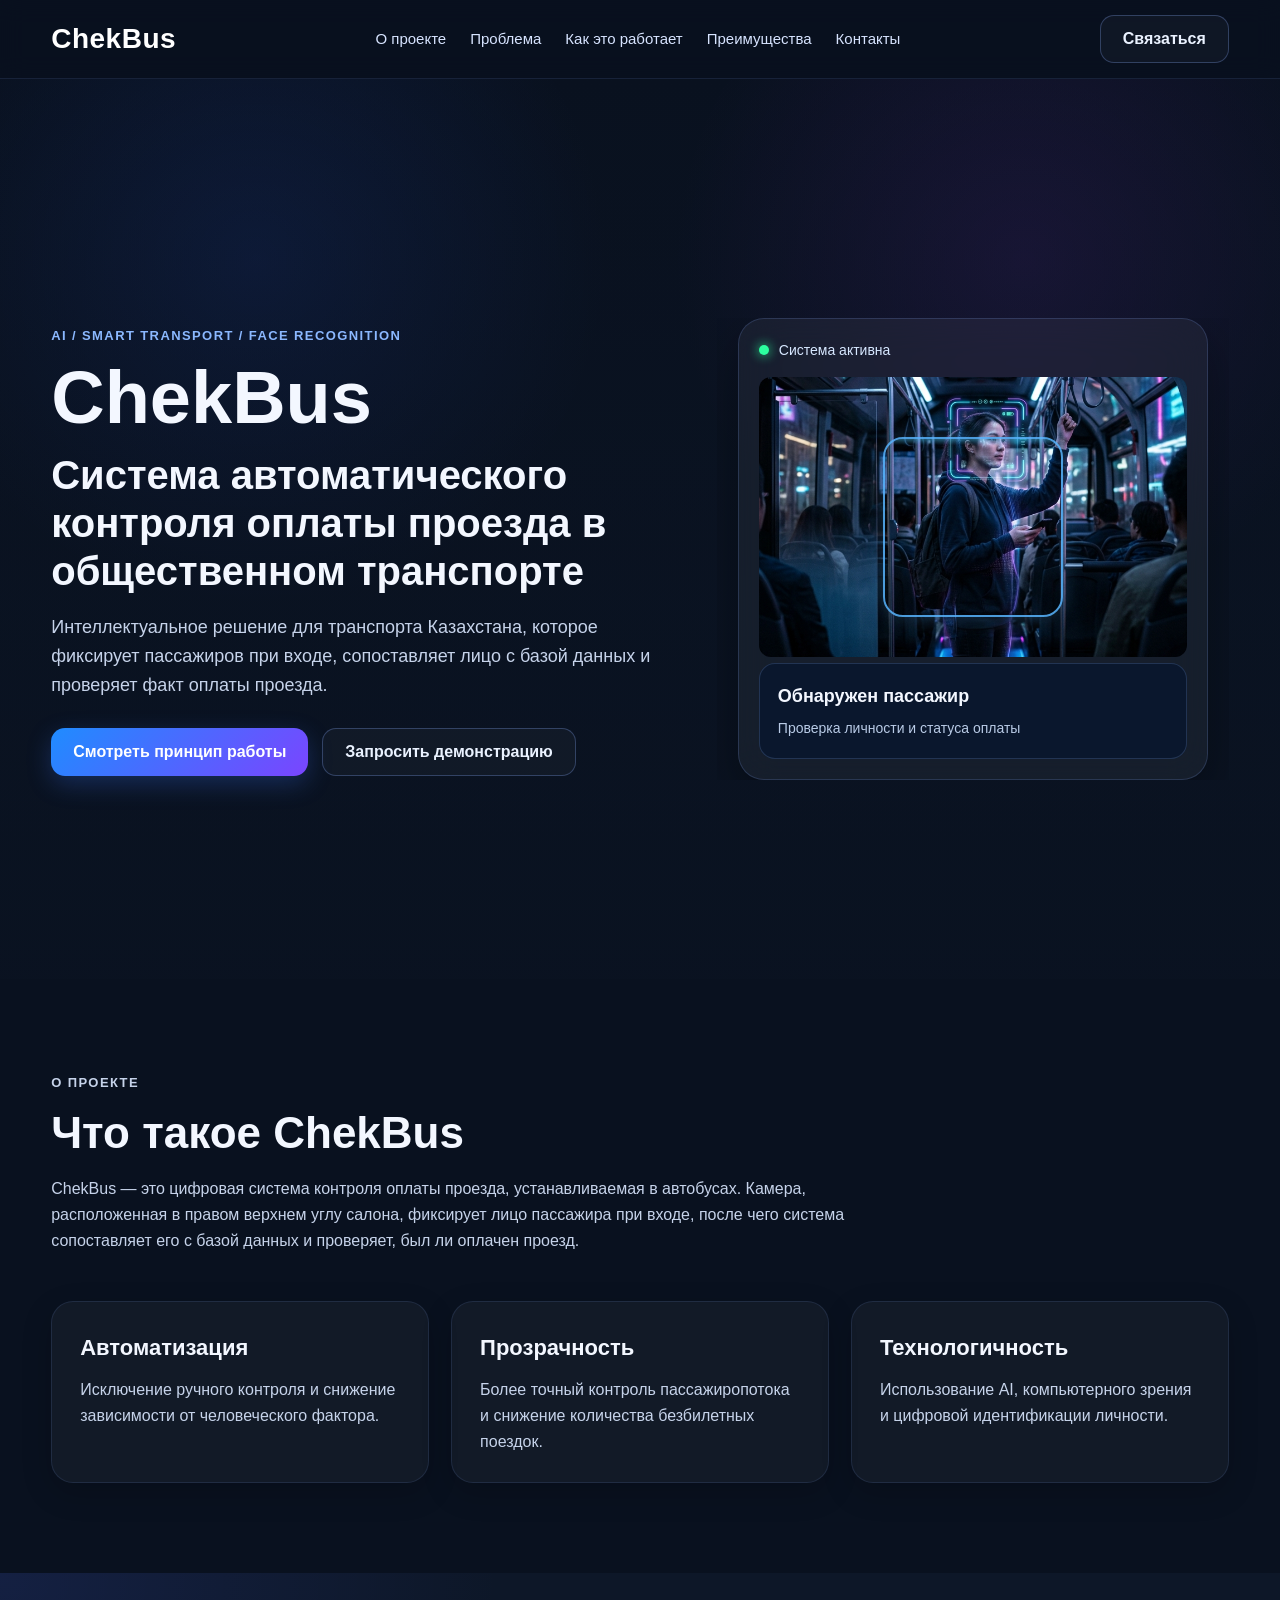
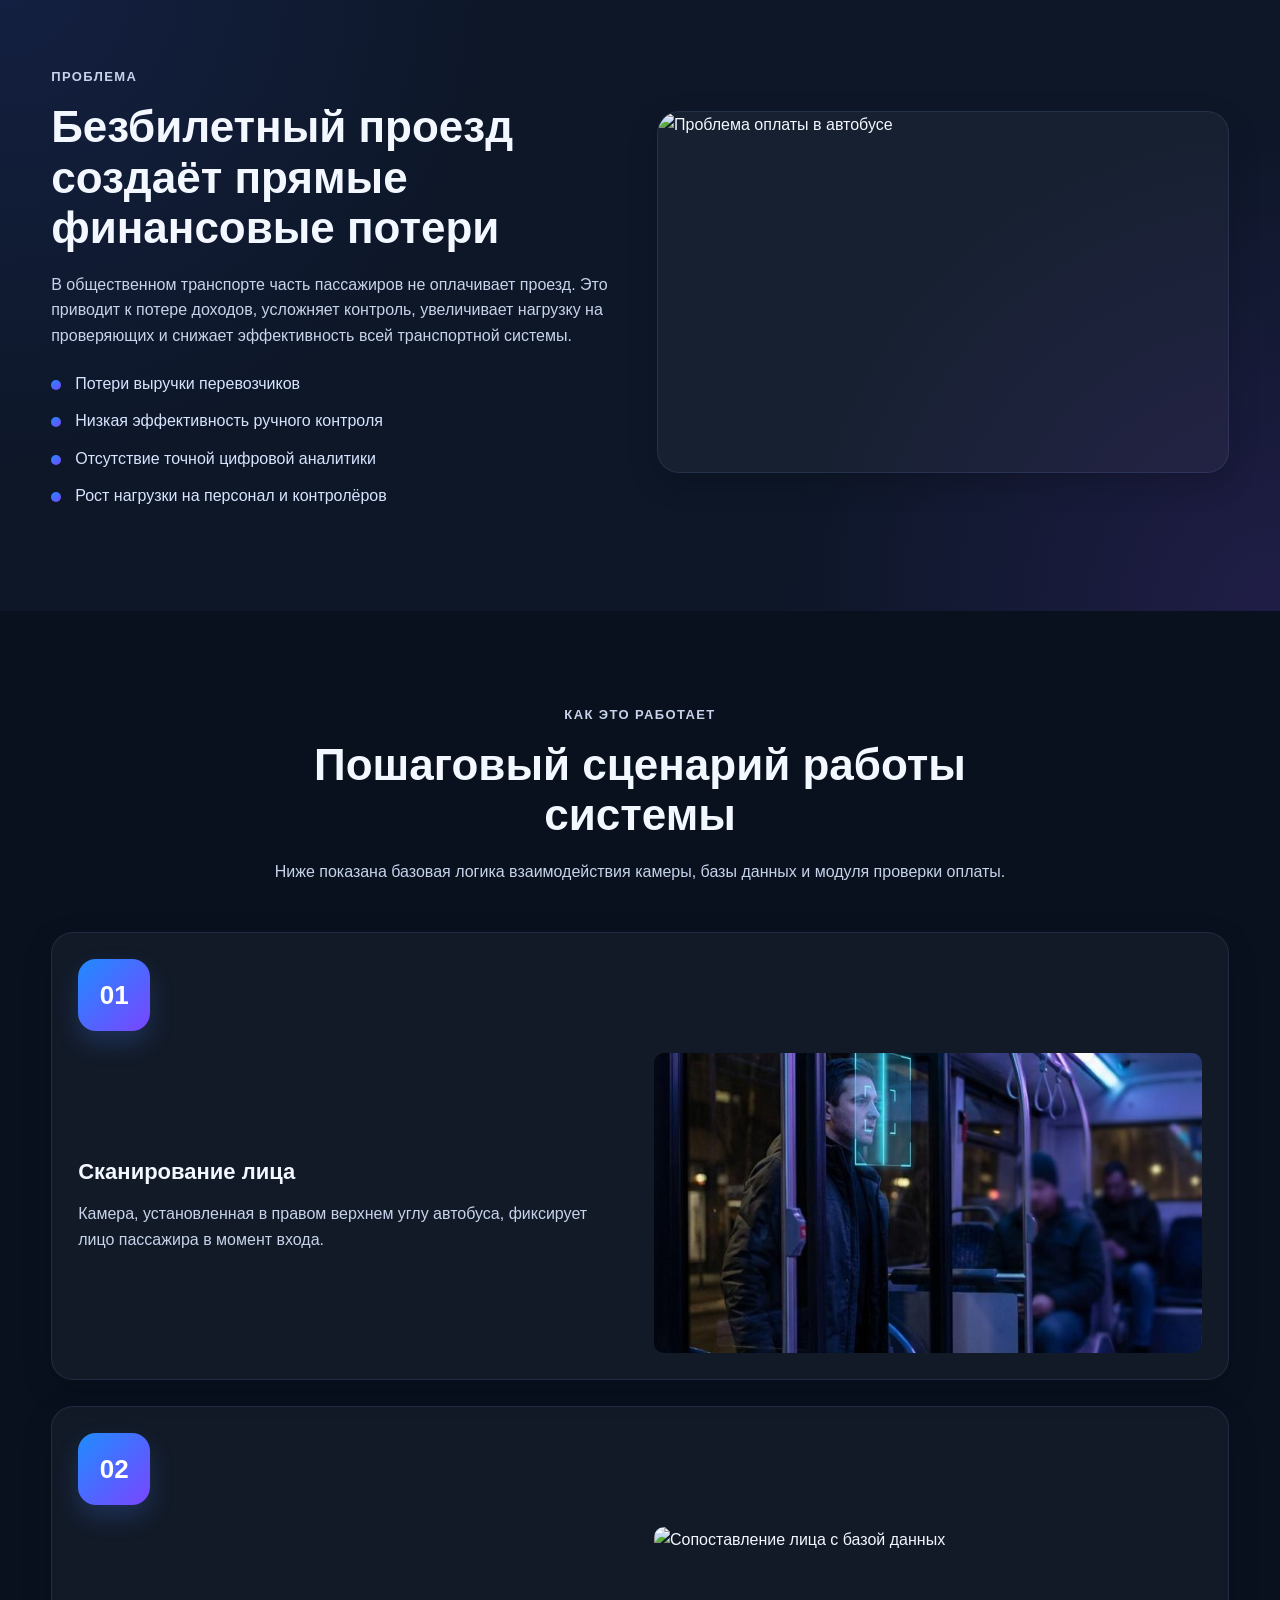
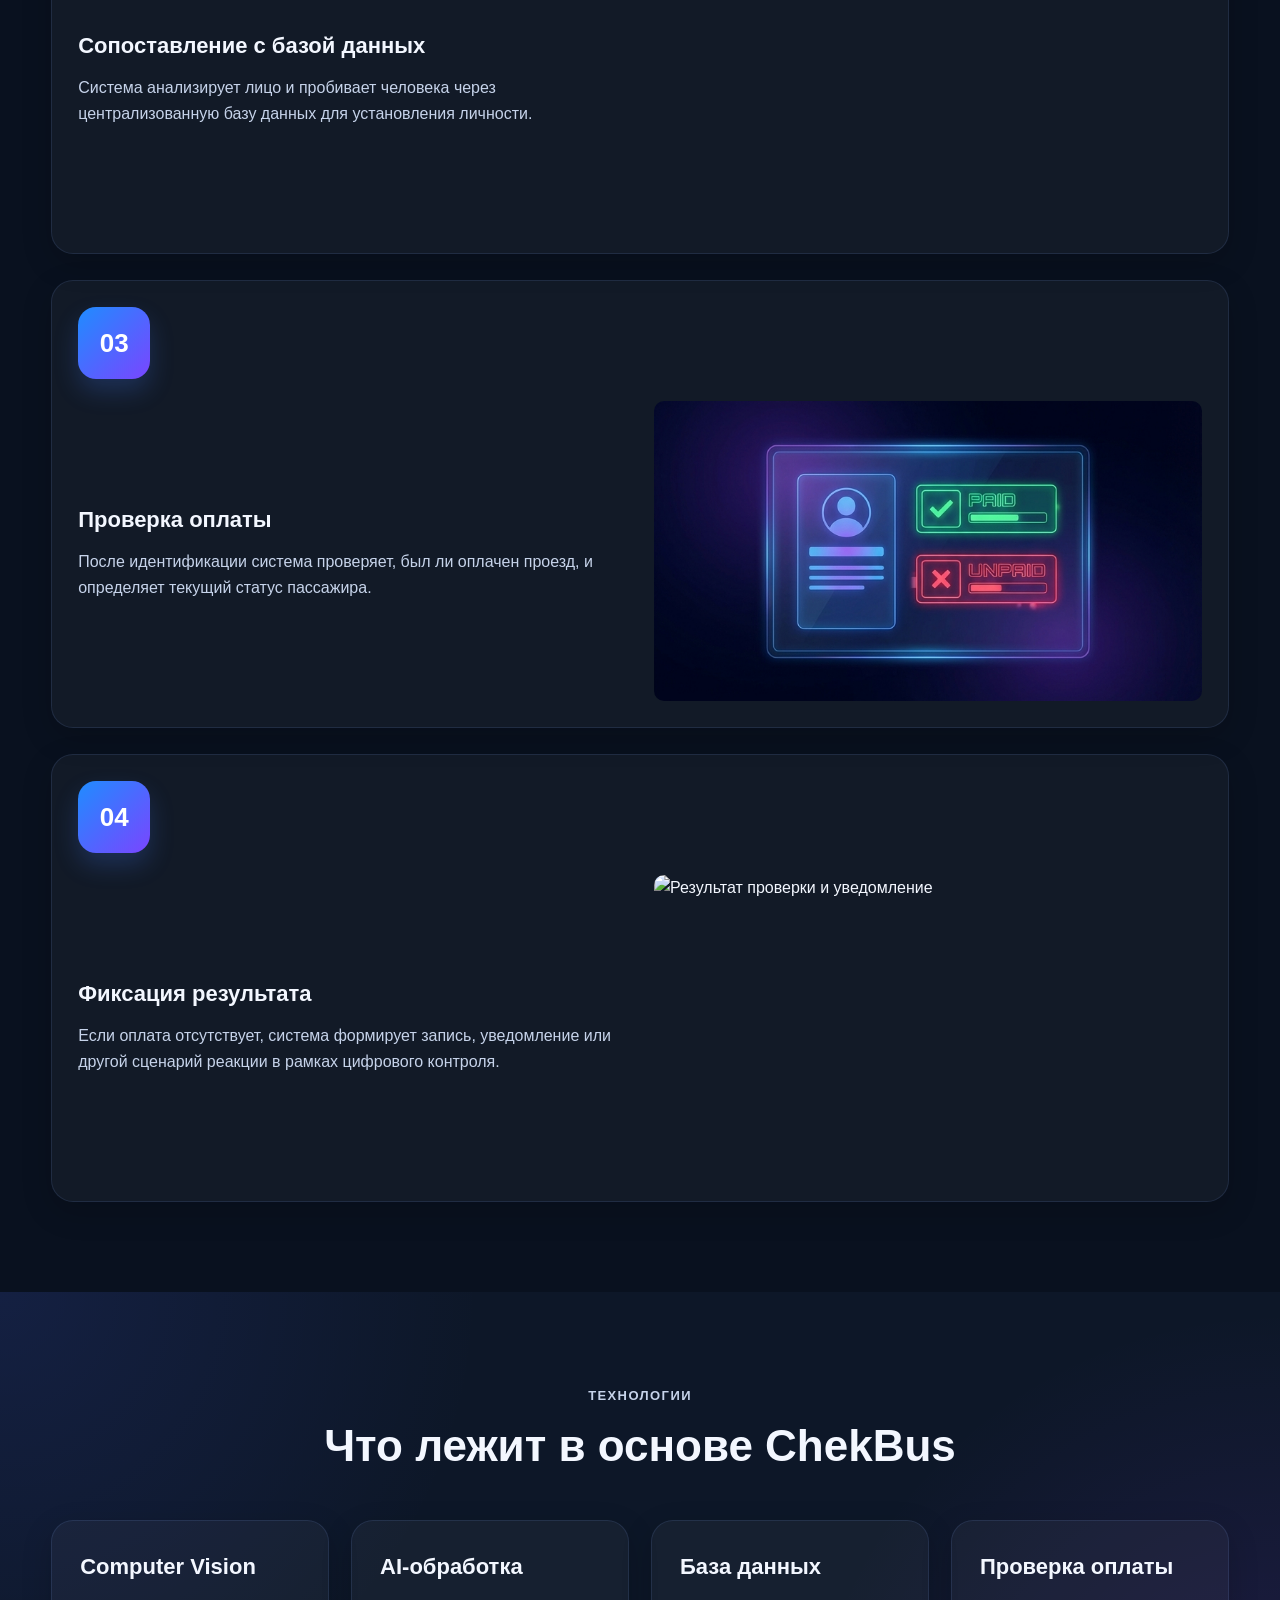
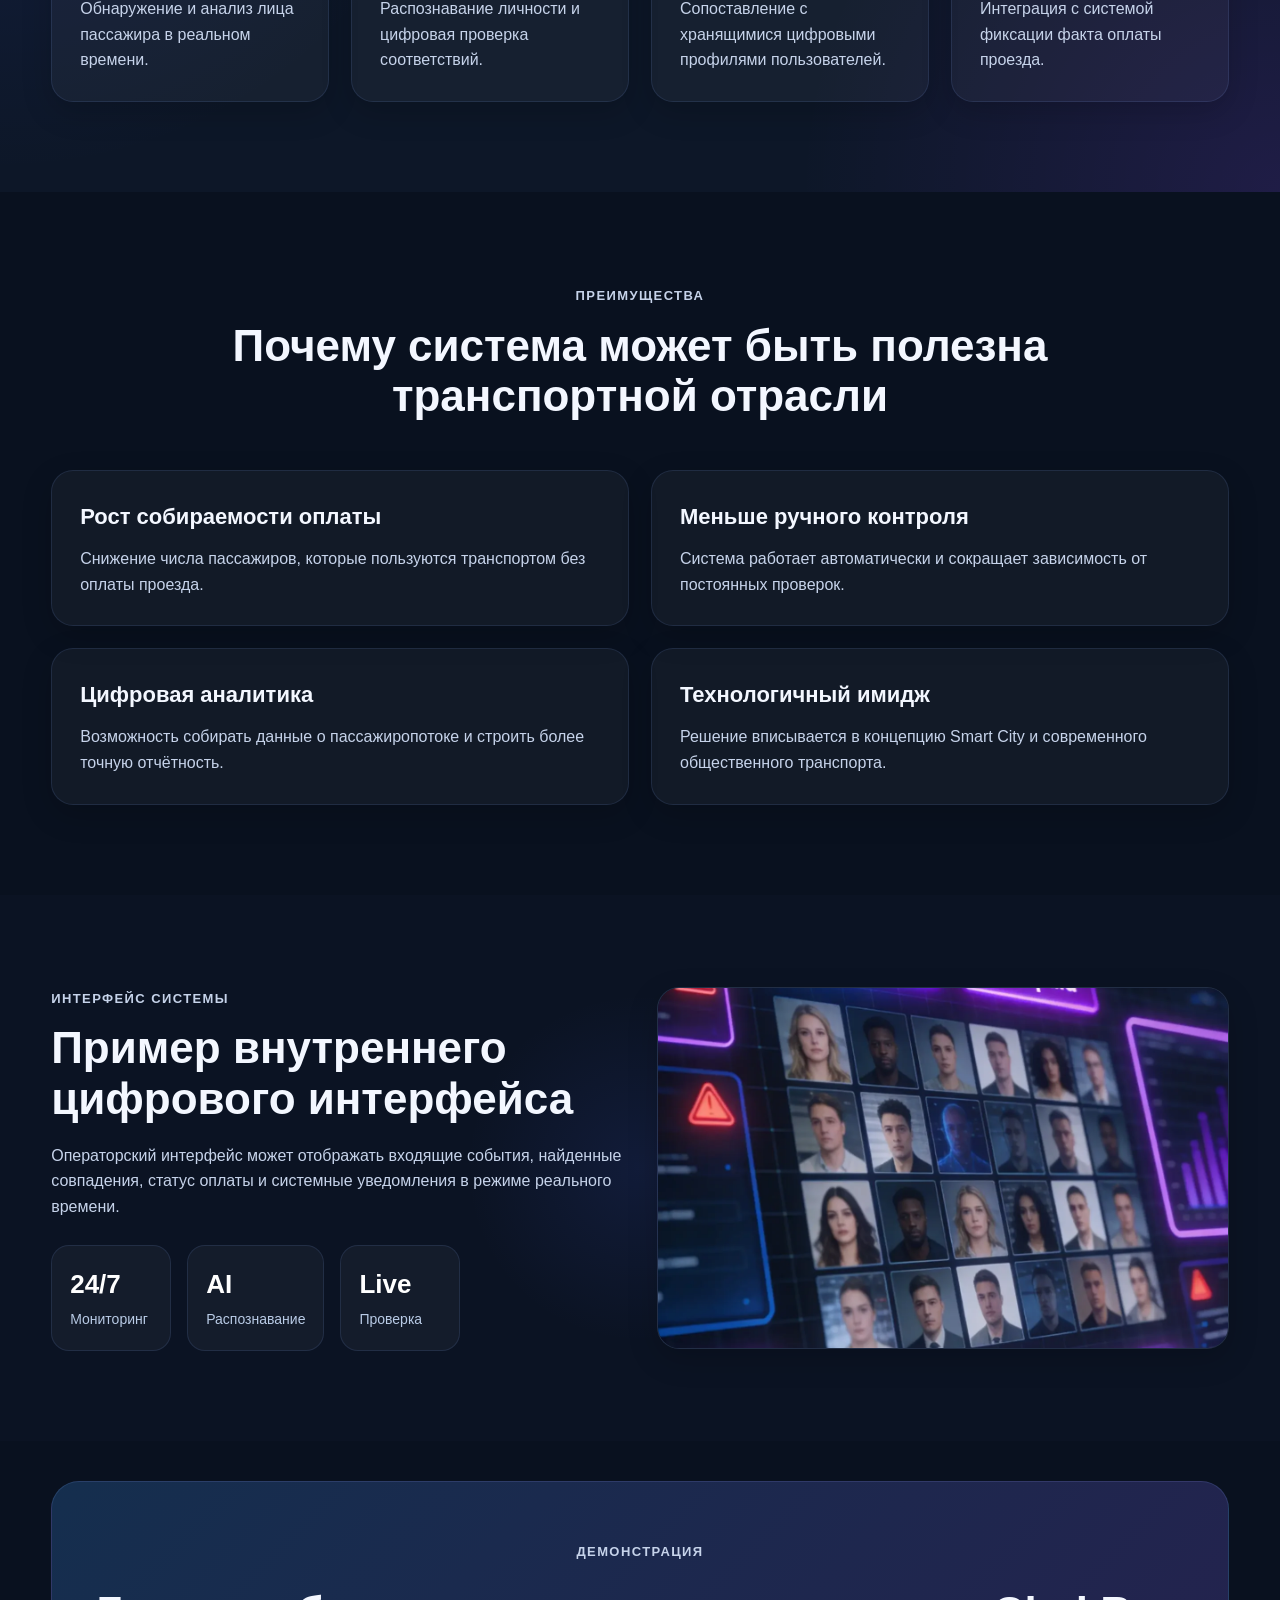
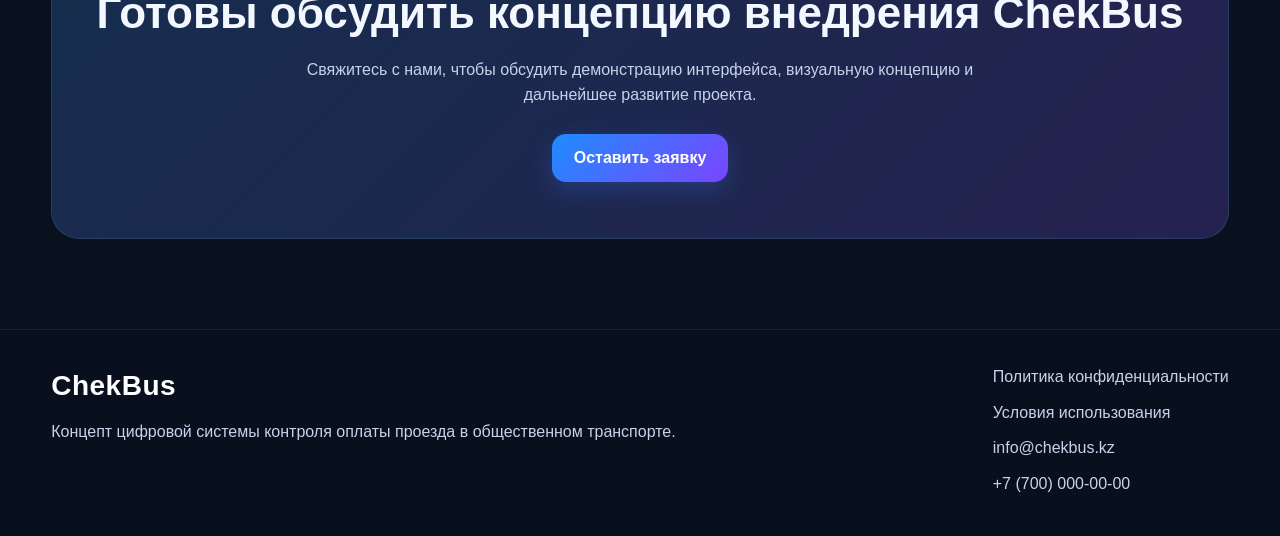
==== index.html @ 75eebb59 "first commit" ====
<!DOCTYPE html>
<html lang="ru">
<head>
  <meta charset="UTF-8" />
  <meta name="viewport" content="width=device-width, initial-scale=1.0" />
  <title>ChekBus — Контроль оплаты проезда через распознавание лиц</title>
  <link rel="stylesheet" href="style.css" />
</head>
<body>

  <header class="header">
    <div class="container nav">
      <div class="logo">ChekBus</div>

      <nav class="menu">
        <a href="#about">О проекте</a>
        <a href="#problem">Проблема</a>
        <a href="#how">Как это работает</a>
        <a href="#benefits">Преимущества</a>
        <a href="#contact">Контакты</a>
      </nav>

      <a href="#contact" class="btn btn-outline">Связаться</a>
    </div>
  </header>

  <main>

    <!-- HERO -->
    <section class="hero">
      <div class="hero-overlay"></div>
      <div class="container hero-content">
        <div class="hero-text">
          <p class="tag">AI / Smart Transport / Face Recognition</p>
          <h1>ChekBus</h1>
          <h2>Система автоматического контроля оплаты проезда в общественном транспорте</h2>
          <p class="hero-description">
            Интеллектуальное решение для транспорта Казахстана, которое фиксирует пассажиров при входе,
            сопоставляет лицо с базой данных и проверяет факт оплаты проезда.
          </p>

          <div class="hero-buttons">
            <a href="#how" class="btn btn-primary">Смотреть принцип работы</a>
            <a href="#contact" class="btn btn-secondary">Запросить демонстрацию</a>
          </div>
        </div>

        <div class="hero-card">
          <div class="scan-card">
            <div class="scan-card-top">
              <span class="status-dot"></span>
              <span>Система активна</span>
            </div>

            <img src="images/hero-bus.jpg.PNG" alt="Автобус ChekBus" class="scan-image" />

            <div class="scan-frame">
              <div class="scan-line"></div>
            </div>

            <div class="scan-info">
              <p>Обнаружен пассажир</p>
              <span>Проверка личности и статуса оплаты</span>
            </div>
          </div>
        </div>
      </div>
    </section>

    <!-- ABOUT -->
    <section class="section" id="about">
      <div class="container">
        <div class="section-head">
          <p class="section-tag">О проекте</p>
          <h2>Что такое ChekBus</h2>
          <p>
            ChekBus — это цифровая система контроля оплаты проезда, устанавливаемая в автобусах.
            Камера, расположенная в правом верхнем углу салона, фиксирует лицо пассажира при входе,
            после чего система сопоставляет его с базой данных и проверяет, был ли оплачен проезд.
          </p>
        </div>

        <div class="grid grid-3">
          <article class="info-card">
            <h3>Автоматизация</h3>
            <p>
              Исключение ручного контроля и снижение зависимости от человеческого фактора.
            </p>
          </article>

          <article class="info-card">
            <h3>Прозрачность</h3>
            <p>
              Более точный контроль пассажиропотока и снижение количества безбилетных поездок.
            </p>
          </article>

          <article class="info-card">
            <h3>Технологичность</h3>
            <p>
              Использование AI, компьютерного зрения и цифровой идентификации личности.
            </p>
          </article>
        </div>
      </div>
    </section>

    <!-- PROBLEM -->
    <section class="section dark-section" id="problem">
      <div class="container split">
        <div class="split-text">
          <p class="section-tag">Проблема</p>
          <h2>Безбилетный проезд создаёт прямые финансовые потери</h2>
          <p>
            В общественном транспорте часть пассажиров не оплачивает проезд. Это приводит к потере доходов,
            усложняет контроль, увеличивает нагрузку на проверяющих и снижает эффективность всей транспортной системы.
          </p>

          <ul class="custom-list">
            <li>Потери выручки перевозчиков</li>
            <li>Низкая эффективность ручного контроля</li>
            <li>Отсутствие точной цифровой аналитики</li>
            <li>Рост нагрузки на персонал и контролёров</li>
          </ul>
        </div>

        <div class="split-image-card">
          <img src="images/problem-transport.jpg.png" alt="Проблема оплаты в автобусе" />
        </div>
      </div>
    </section>

    <!-- HOW IT WORKS -->
    <section class="section" id="how">
      <div class="container">
        <div class="section-head center">
          <p class="section-tag">Как это работает</p>
          <h2>Пошаговый сценарий работы системы</h2>
          <p>
            Ниже показана базовая логика взаимодействия камеры, базы данных и модуля проверки оплаты.
          </p>
        </div>

        <div class="steps-vertical">
          <article class="step-card">
            <div class="step-number">01</div>
            <div class="step-content">
              <div class="step-text">
                <h3>Сканирование лица</h3>
                <p>
                  Камера, установленная в правом верхнем углу автобуса, фиксирует лицо пассажира в момент входа.
                </p>
              </div>
              <div class="step-image">
                <img src="images/step-1-scan.jpg.jpeg" alt="Сканирование лица в автобусе" />
              </div>
            </div>
          </article>

          <article class="step-card">
            <div class="step-number">02</div>
            <div class="step-content reverse-mobile">
              <div class="step-text">
                <h3>Сопоставление с базой данных</h3>
                <p>
                  Система анализирует лицо и пробивает человека через централизованную базу данных для установления личности.
                </p>
              </div>
              <div class="step-image">
                <img src="images/step-2-database.jpg.PNG" alt="Сопоставление лица с базой данных" />
              </div>
            </div>
          </article>

          <article class="step-card">
            <div class="step-number">03</div>
            <div class="step-content">
              <div class="step-text">
                <h3>Проверка оплаты</h3>
                <p>
                  После идентификации система проверяет, был ли оплачен проезд, и определяет текущий статус пассажира.
                </p>
              </div>
              <div class="step-image">
                <img src="images/step-3-payment.jpg.PNG" alt="Проверка оплаты проезда" />
              </div>
            </div>
          </article>

          <article class="step-card">
            <div class="step-number">04</div>
            <div class="step-content reverse-mobile">
              <div class="step-text">
                <h3>Фиксация результата</h3>
                <p>
                  Если оплата отсутствует, система формирует запись, уведомление или другой сценарий реакции в рамках цифрового контроля.
                </p>
              </div>
              <div class="step-image">
                <img src="images/step-4-result.jpg.PNG" alt="Результат проверки и уведомление" />
              </div>
            </div>
          </article>
        </div>
      </div>
    </section>

    <!-- TECHNOLOGY -->
    <section class="section dark-section">
      <div class="container">
        <div class="section-head center">
          <p class="section-tag">Технологии</p>
          <h2>Что лежит в основе ChekBus</h2>
        </div>

        <div class="grid grid-4">
          <article class="tech-card">
            <h3>Computer Vision</h3>
            <p>Обнаружение и анализ лица пассажира в реальном времени.</p>
          </article>

          <article class="tech-card">
            <h3>AI-обработка</h3>
            <p>Распознавание личности и цифровая проверка соответствий.</p>
          </article>

          <article class="tech-card">
            <h3>База данных</h3>
            <p>Сопоставление с хранящимися цифровыми профилями пользователей.</p>
          </article>

          <article class="tech-card">
            <h3>Проверка оплаты</h3>
            <p>Интеграция с системой фиксации факта оплаты проезда.</p>
          </article>
        </div>
      </div>
    </section>

    <!-- BENEFITS -->
    <section class="section" id="benefits">
      <div class="container">
        <div class="section-head center">
          <p class="section-tag">Преимущества</p>
          <h2>Почему система может быть полезна транспортной отрасли</h2>
        </div>

        <div class="grid grid-2">
          <article class="benefit-card">
            <h3>Рост собираемости оплаты</h3>
            <p>
              Снижение числа пассажиров, которые пользуются транспортом без оплаты проезда.
            </p>
          </article>

          <article class="benefit-card">
            <h3>Меньше ручного контроля</h3>
            <p>
              Система работает автоматически и сокращает зависимость от постоянных проверок.
            </p>
          </article>

          <article class="benefit-card">
            <h3>Цифровая аналитика</h3>
            <p>
              Возможность собирать данные о пассажиропотоке и строить более точную отчётность.
            </p>
          </article>

          <article class="benefit-card">
            <h3>Технологичный имидж</h3>
            <p>
              Решение вписывается в концепцию Smart City и современного общественного транспорта.
            </p>
          </article>
        </div>
      </div>
    </section>

    <!-- DASHBOARD -->
    <section class="section dashboard-section">
      <div class="container split">
        <div class="split-text">
          <p class="section-tag">Интерфейс системы</p>
          <h2>Пример внутреннего цифрового интерфейса</h2>
          <p>
            Операторский интерфейс может отображать входящие события, найденные совпадения,
            статус оплаты и системные уведомления в режиме реального времени.
          </p>

          <div class="mini-stats">
            <div class="mini-stat">
              <span class="mini-stat-value">24/7</span>
              <span class="mini-stat-label">Мониторинг</span>
            </div>
            <div class="mini-stat">
              <span class="mini-stat-value">AI</span>
              <span class="mini-stat-label">Распознавание</span>
            </div>
            <div class="mini-stat">
              <span class="mini-stat-value">Live</span>
              <span class="mini-stat-label">Проверка</span>
            </div>
          </div>
        </div>

        <div class="dashboard-card">
          <img src="images/dashboard-ui.jpg.WEBP" alt="Dashboard интерфейс ChekBus" />
        </div>
      </div>
    </section>

    <!-- CTA -->
    <section class="section cta-section">
      <div class="container cta-box">
        <p class="section-tag">Демонстрация</p>
        <h2>Готовы обсудить концепцию внедрения ChekBus</h2>
        <p>
          Свяжитесь с нами, чтобы обсудить демонстрацию интерфейса, визуальную концепцию
          и дальнейшее развитие проекта.
        </p>
        <a href="#contact" class="btn btn-primary">Оставить заявку</a>
      </div>
    </section>

  </main>

  <footer class="footer" id="contact">
    <div class="container footer-content">
      <div>
        <div class="logo footer-logo">ChekBus</div>
        <p class="footer-text">
          Концепт цифровой системы контроля оплаты проезда в общественном транспорте.
        </p>
      </div>

      <div class="footer-links">
        <a href="#">Политика конфиденциальности</a>
        <a href="#">Условия использования</a>
        <a href="mailto:info@chekbus.kz">info@chekbus.kz</a>
        <a href="tel:+77000000000">+7 (700) 000-00-00</a>
      </div>
    </div>
  </footer>

</body>
</html>
---- style.css ----
* {
  margin: 0;
  padding: 0;
  box-sizing: border-box;
}

html {
  scroll-behavior: smooth;
}

body {
  font-family: Arial, Helvetica, sans-serif;
  background: #09111f;
  color: #f3f7ff;
  line-height: 1.6;
}

img {
  width: 100%;
  display: block;
}

a {
  text-decoration: none;
  color: inherit;
}

.container {
  width: min(1180px, 92%);
  margin: 0 auto;
}

.section {
  padding: 90px 0;
}

.dark-section {
  background:
    radial-gradient(circle at top left, rgba(72, 97, 255, 0.12), transparent 35%),
    radial-gradient(circle at bottom right, rgba(143, 64, 255, 0.14), transparent 35%),
    #0d1728;
}

.section-head {
  max-width: 820px;
  margin-bottom: 48px;
}

.section-head.center {
  text-align: center;
  margin-left: auto;
  margin-right: auto;
}

.section-tag,
.tag {
  display: inline-block;
  font-size: 13px;
  letter-spacing: 1.4px;
  text-transform: uppercase;
  color: #8bb8ff;
  margin-bottom: 14px;
  font-weight: 700;
}

.section-head h2,
.split-text h2,
.cta-box h2 {
  font-size: clamp(28px, 4vw, 44px);
  line-height: 1.15;
  margin-bottom: 18px;
}

.section-head p,
.split-text p,
.hero-description,
.cta-box p,
.info-card p,
.tech-card p,
.benefit-card p,
.step-text p,
.footer-text {
  color: #c6d3ea;
}

.header {
  position: sticky;
  top: 0;
  z-index: 1000;
  backdrop-filter: blur(12px);
  background: rgba(9, 17, 31, 0.82);
  border-bottom: 1px solid rgba(135, 171, 255, 0.12);
}

.nav {
  min-height: 78px;
  display: flex;
  align-items: center;
  justify-content: space-between;
  gap: 24px;
}

.logo {
  font-size: 28px;
  font-weight: 800;
  letter-spacing: 0.5px;
  color: #ffffff;
}

.menu {
  display: flex;
  align-items: center;
  gap: 24px;
  flex-wrap: wrap;
}

.menu a {
  color: #d7e4ff;
  font-size: 15px;
  transition: 0.25s;
}

.menu a:hover {
  color: #7db6ff;
}

.btn {
  display: inline-flex;
  align-items: center;
  justify-content: center;
  min-height: 48px;
  padding: 0 22px;
  border-radius: 14px;
  font-weight: 700;
  transition: 0.3s ease;
  cursor: pointer;
}

.btn-primary {
  background: linear-gradient(135deg, #1f8cff, #7a45ff);
  color: #fff;
  box-shadow: 0 8px 24px rgba(60, 120, 255, 0.25);
}

.btn-primary:hover {
  transform: translateY(-2px);
  box-shadow: 0 12px 28px rgba(60, 120, 255, 0.35);
}

.btn-secondary,
.btn-outline {
  border: 1px solid rgba(136, 174, 255, 0.28);
  color: #eaf2ff;
  background: rgba(255, 255, 255, 0.03);
}

.btn-secondary:hover,
.btn-outline:hover {
  background: rgba(255, 255, 255, 0.07);
  transform: translateY(-2px);
}

.hero {
  position: relative;
  min-height: 100vh;
  display: flex;
  align-items: center;
  overflow: hidden;
  background:
    radial-gradient(circle at 20% 20%, rgba(46, 99, 255, 0.18), transparent 28%),
    radial-gradient(circle at 80% 20%, rgba(164, 57, 255, 0.16), transparent 28%),
    linear-gradient(180deg, #09111f 0%, #0d1728 100%);
}

.hero-overlay {
  position: absolute;
  inset: 0;
  background:
    linear-gradient(to bottom, rgba(9, 17, 31, 0.35), rgba(9, 17, 31, 0.82));
  pointer-events: none;
}

.hero-content {
  position: relative;
  z-index: 2;
  display: grid;
  grid-template-columns: 1.1fr 0.9fr;
  gap: 40px;
  align-items: center;
  padding-top: 40px;
}

.hero-text h1 {
  font-size: clamp(42px, 7vw, 74px);
  line-height: 1;
  margin-bottom: 16px;
}

.hero-text h2 {
  font-size: clamp(24px, 4vw, 40px);
  line-height: 1.2;
  margin-bottom: 18px;
  max-width: 760px;
}

.hero-description {
  max-width: 680px;
  font-size: 18px;
  margin-bottom: 28px;
}

.hero-buttons {
  display: flex;
  flex-wrap: wrap;
  gap: 14px;
}

.hero-card {
  display: flex;
  justify-content: center;
}

.scan-card {
  width: 100%;
  max-width: 470px;
  padding: 20px;
  border-radius: 26px;
  background: rgba(255, 255, 255, 0.05);
  border: 1px solid rgba(135, 171, 255, 0.18);
  box-shadow: 0 20px 50px rgba(0, 0, 0, 0.34);
  backdrop-filter: blur(20px);
}

.scan-card-top {
  display: flex;
  align-items: center;
  gap: 10px;
  color: #d7e8ff;
  margin-bottom: 16px;
  font-size: 14px;
}

.status-dot {
  width: 10px;
  height: 10px;
  background: #2cff9f;
  border-radius: 50%;
  box-shadow: 0 0 12px #2cff9f;
}

.scan-image {
  border-radius: 18px;
  min-height: 280px;
  object-fit: cover;
}

.scan-frame {
  position: relative;
  width: 180px;
  height: 180px;
  margin: -220px auto 70px;
  border: 2px solid rgba(89, 181, 255, 0.85);
  border-radius: 20px;
  box-shadow: 0 0 20px rgba(89, 181, 255, 0.28);
  overflow: hidden;
}

.scan-line {
  position: absolute;
  left: 0;
  top: -10%;
  width: 100%;
  height: 24px;
  background: linear-gradient(
    to bottom,
    rgba(77, 201, 255, 0),
    rgba(77, 201, 255, 0.85),
    rgba(77, 201, 255, 0)
  );
  animation: scanMove 2.2s linear infinite;
}

@keyframes scanMove {
  0% { top: -15%; }
  100% { top: 115%; }
}

.scan-info {
  margin-top: -24px;
  padding: 18px;
  border-radius: 16px;
  background: rgba(10, 24, 47, 0.85);
  border: 1px solid rgba(139, 185, 255, 0.18);
}

.scan-info p {
  font-size: 18px;
  font-weight: 700;
  margin-bottom: 4px;
}

.scan-info span {
  color: #b9cbe6;
  font-size: 14px;
}

.grid {
  display: grid;
  gap: 22px;
}

.grid-2 {
  grid-template-columns: repeat(2, 1fr);
}

.grid-3 {
  grid-template-columns: repeat(3, 1fr);
}

.grid-4 {
  grid-template-columns: repeat(4, 1fr);
}

.info-card,
.tech-card,
.benefit-card,
.step-card,
.split-image-card,
.dashboard-card {
  background: rgba(255, 255, 255, 0.04);
  border: 1px solid rgba(135, 171, 255, 0.12);
  border-radius: 22px;
  overflow: hidden;
  box-shadow: 0 10px 30px rgba(0, 0, 0, 0.18);
}

.info-card,
.tech-card,
.benefit-card {
  padding: 28px;
  transition: 0.3s ease;
}

.info-card:hover,
.tech-card:hover,
.benefit-card:hover,
.step-card:hover {
  transform: translateY(-6px);
  border-color: rgba(120, 177, 255, 0.28);
}

.info-card h3,
.tech-card h3,
.benefit-card h3,
.step-text h3 {
  margin-bottom: 12px;
  font-size: 22px;
}

.split {
  display: grid;
  grid-template-columns: 1fr 1fr;
  gap: 34px;
  align-items: center;
}

.custom-list {
  margin-top: 22px;
  list-style: none;
}

.custom-list li {
  position: relative;
  padding-left: 24px;
  color: #d7e4ff;
  margin-bottom: 12px;
}

.custom-list li::before {
  content: "";
  width: 10px;
  height: 10px;
  border-radius: 50%;
  background: linear-gradient(135deg, #1f8cff, #7a45ff);
  position: absolute;
  left: 0;
  top: 9px;
}

.split-image-card img,
.dashboard-card img {
  height: 100%;
  min-height: 360px;
  object-fit: cover;
}

.steps-vertical {
  display: flex;
  flex-direction: column;
  gap: 26px;
}

.step-card {
  padding: 26px;
  position: relative;
}

.step-number {
  width: 72px;
  height: 72px;
  border-radius: 18px;
  display: flex;
  align-items: center;
  justify-content: center;
  font-size: 26px;
  font-weight: 800;
  color: #ffffff;
  background: linear-gradient(135deg, #1f8cff, #7a45ff);
  margin-bottom: 22px;
  box-shadow: 0 12px 24px rgba(67, 126, 255, 0.22);
}

.step-content {
  display: grid;
  grid-template-columns: 1fr 1fr;
  gap: 28px;
  align-items: center;
}

.step-image img {
  border-radius: 18px;
  min-height: 300px;
  object-fit: cover;
}

.dashboard-section {
  background:
    radial-gradient(circle at center, rgba(77, 106, 255, 0.1), transparent 25%),
    #0b1323;
}

.mini-stats {
  display: flex;
  gap: 16px;
  flex-wrap: wrap;
  margin-top: 26px;
}

.mini-stat {
  min-width: 120px;
  padding: 18px;
  border-radius: 18px;
  background: rgba(255, 255, 255, 0.04);
  border: 1px solid rgba(135, 171, 255, 0.12);
}

.mini-stat-value {
  display: block;
  font-size: 26px;
  font-weight: 800;
  color: #ffffff;
}

.mini-stat-label {
  color: #b9cbe6;
  font-size: 14px;
}

.cta-section {
  padding-top: 40px;
}

.cta-box {
  text-align: center;
  padding: 56px 28px;
  border-radius: 28px;
  background:
    linear-gradient(135deg, rgba(31, 140, 255, 0.18), rgba(122, 69, 255, 0.18)),
    rgba(255, 255, 255, 0.04);
  border: 1px solid rgba(135, 171, 255, 0.15);
}

.cta-box p {
  max-width: 760px;
  margin: 0 auto 26px;
}

.footer {
  padding: 34px 0 40px;
  border-top: 1px solid rgba(135, 171, 255, 0.12);
  background: #08101d;
}

.footer-content {
  display: flex;
  justify-content: space-between;
  gap: 24px;
  flex-wrap: wrap;
}

.footer-logo {
  margin-bottom: 10px;
}

.footer-links {
  display: flex;
  flex-direction: column;
  gap: 10px;
}

.footer-links a {
  color: #c6d3ea;
  transition: 0.25s;
}

.footer-links a:hover {
  color: #85baff;
}

@media (max-width: 992px) {
  .hero-content,
  .split,
  .step-content,
  .grid-4,
  .grid-3 {
    grid-template-columns: 1fr;
  }

  .grid-2 {
    grid-template-columns: 1fr;
  }

  .hero {
    min-height: auto;
    padding: 80px 0;
  }

  .menu {
    display: none;
  }

  .hero-card {
    margin-top: 10px;
  }

  .scan-frame {
    margin: -210px auto 60px;
  }
}

@media (max-width: 768px) {
  .section {
    padding: 70px 0;
  }

  .nav {
    min-height: 72px;
  }

  .logo {
    font-size: 24px;
  }

  .hero-description {
    font-size: 16px;
  }

  .hero-buttons {
    flex-direction: column;
    align-items: stretch;
  }

  .btn {
    width: 100%;
  }

  .step-card {
    padding: 20px;
  }

  .step-image img,
  .split-image-card img,
  .dashboard-card img,
  .scan-image {
    min-height: 240px;
  }

  .footer-content {
    flex-direction: column;
  }
}

img {
  max-width: 100%;
  height: auto;
  display: block;
  border-radius: 12px;
}


.scan-image {
  width: 100%;
  max-height: 220px;
  object-fit: cover;
  border-radius: 12px;
}


.step-image img {
  width: 100%;
  max-height: 200px;
  object-fit: cover;
  border-radius: 10px;
}


.split-image-card img {
  width: 100%;
  max-height: 300px;
  object-fit: cover;
  border-radius: 12px;
}


.dashboard-card img {
  width: 100%;
  max-height: 280px;
  object-fit: cover;
  border-radius: 12px;
}


.step-image,
.split-image-card,
.dashboard-card,
.hero-card {
  overflow: hidden;
}
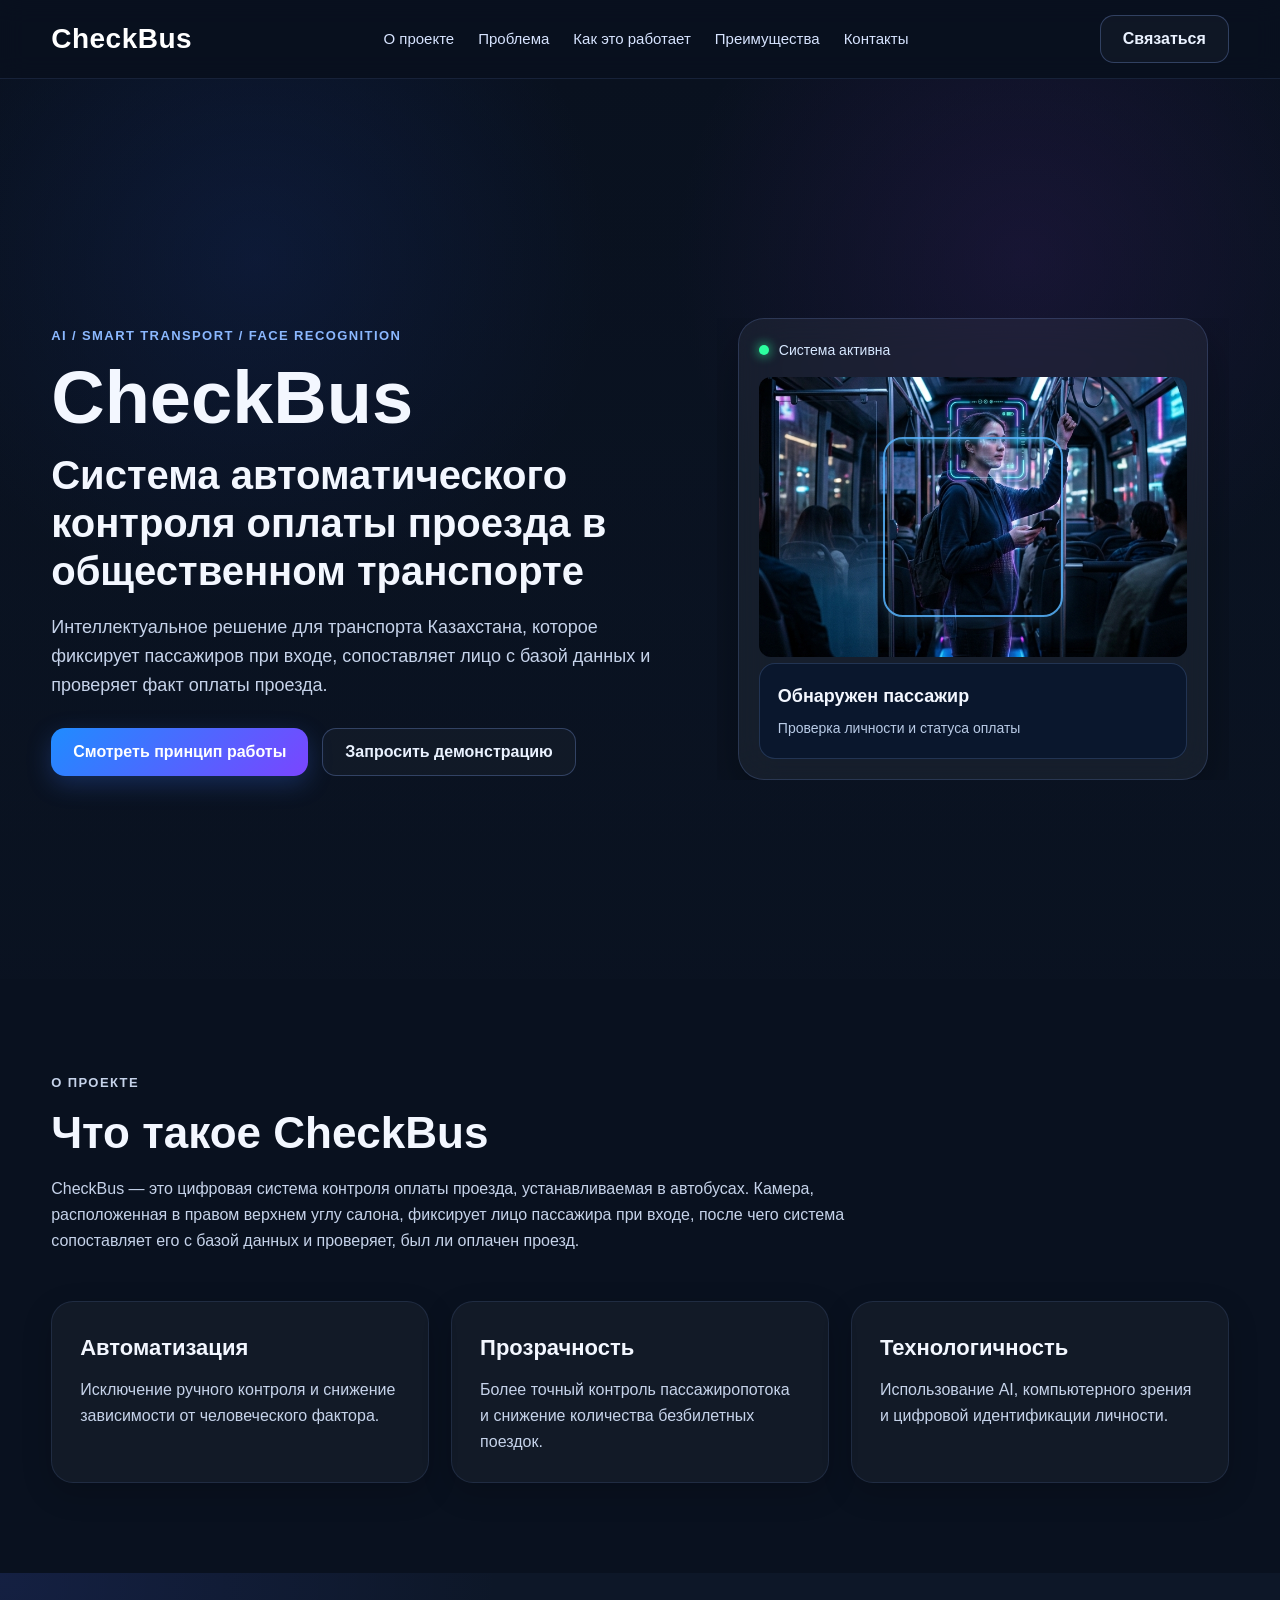
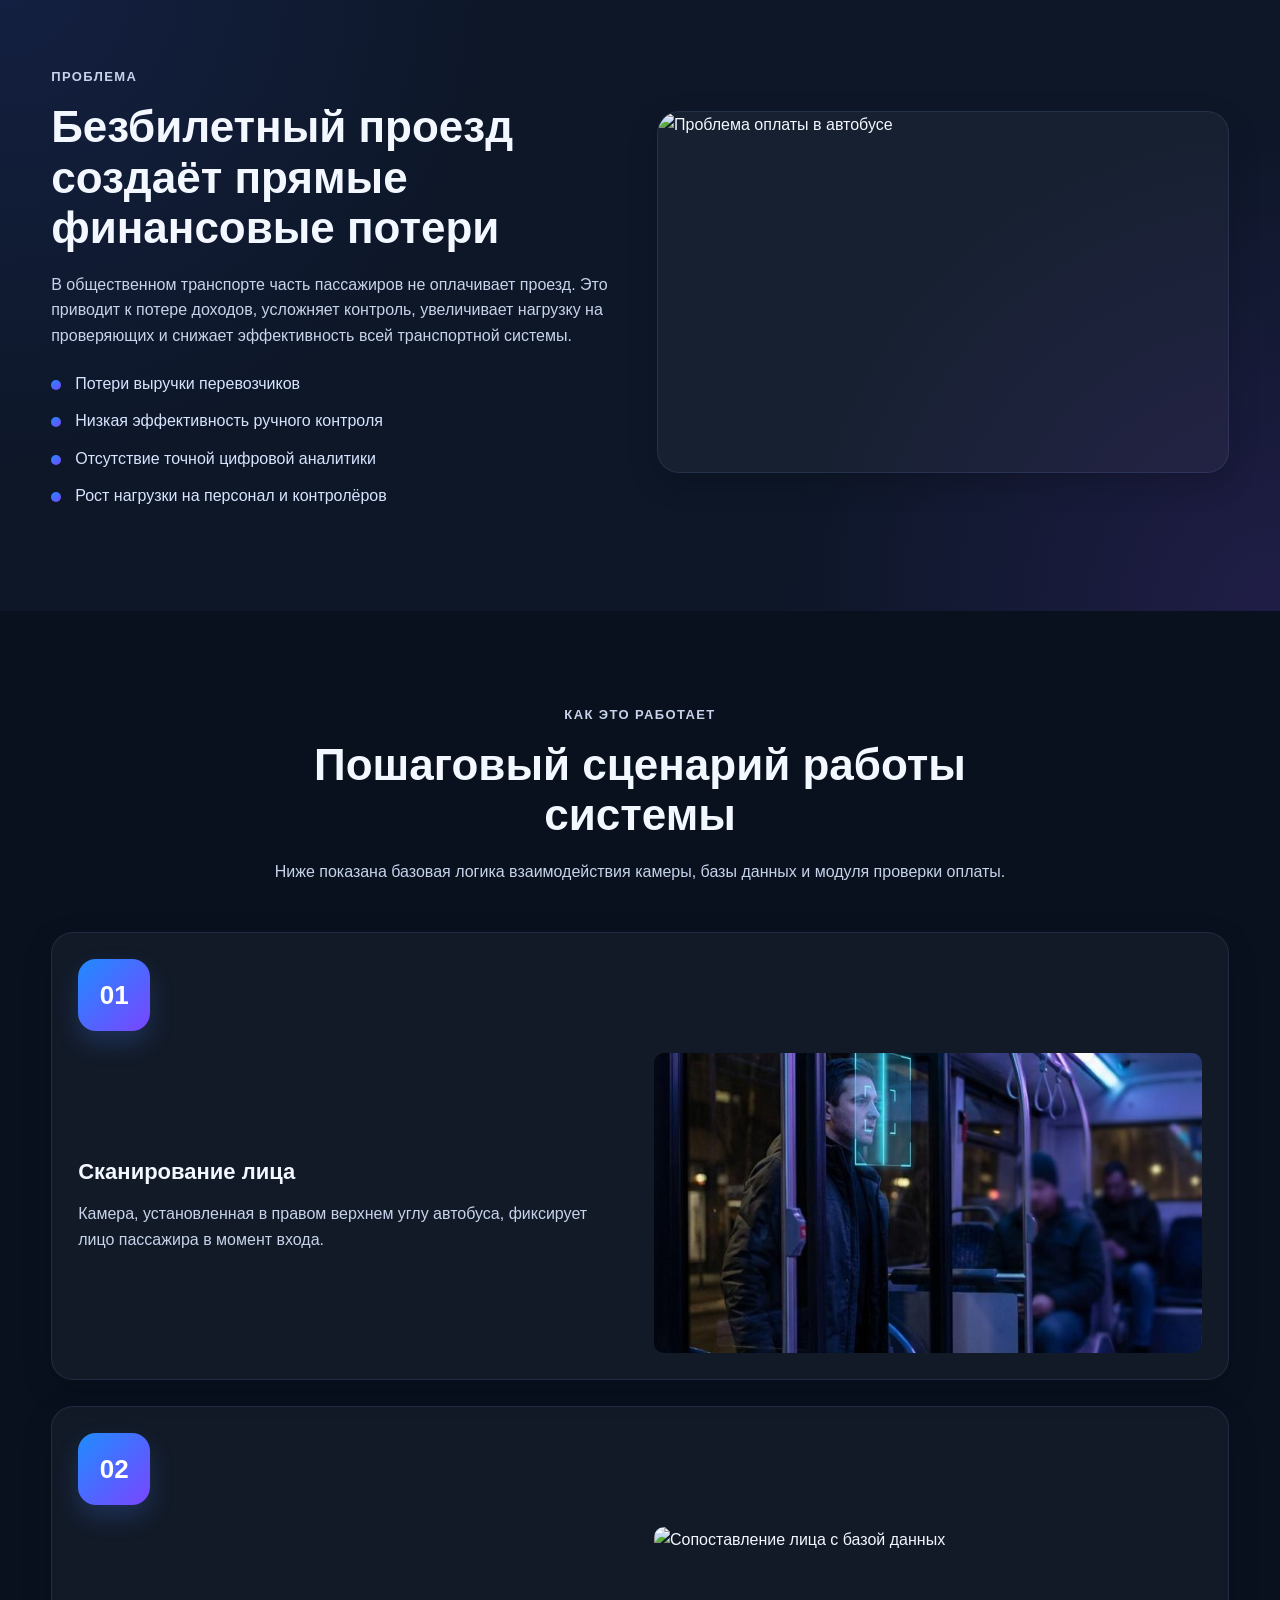
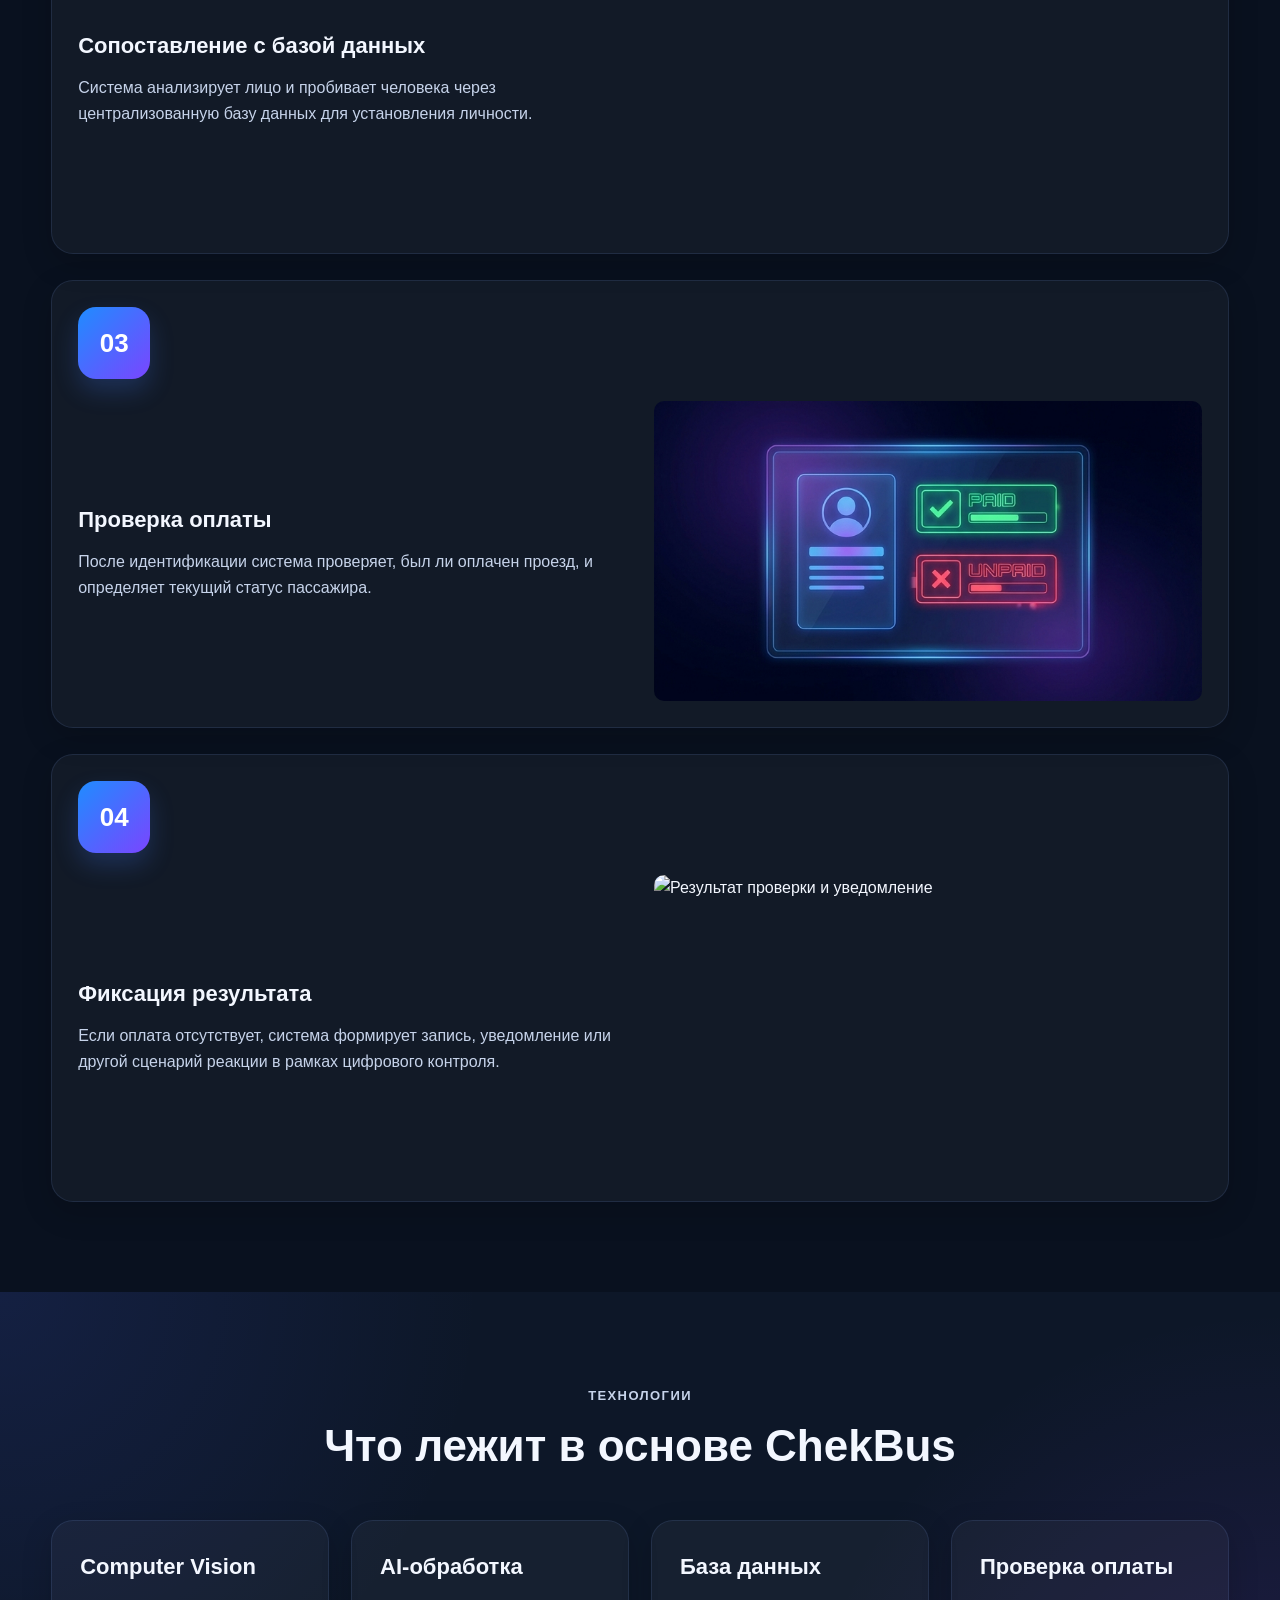
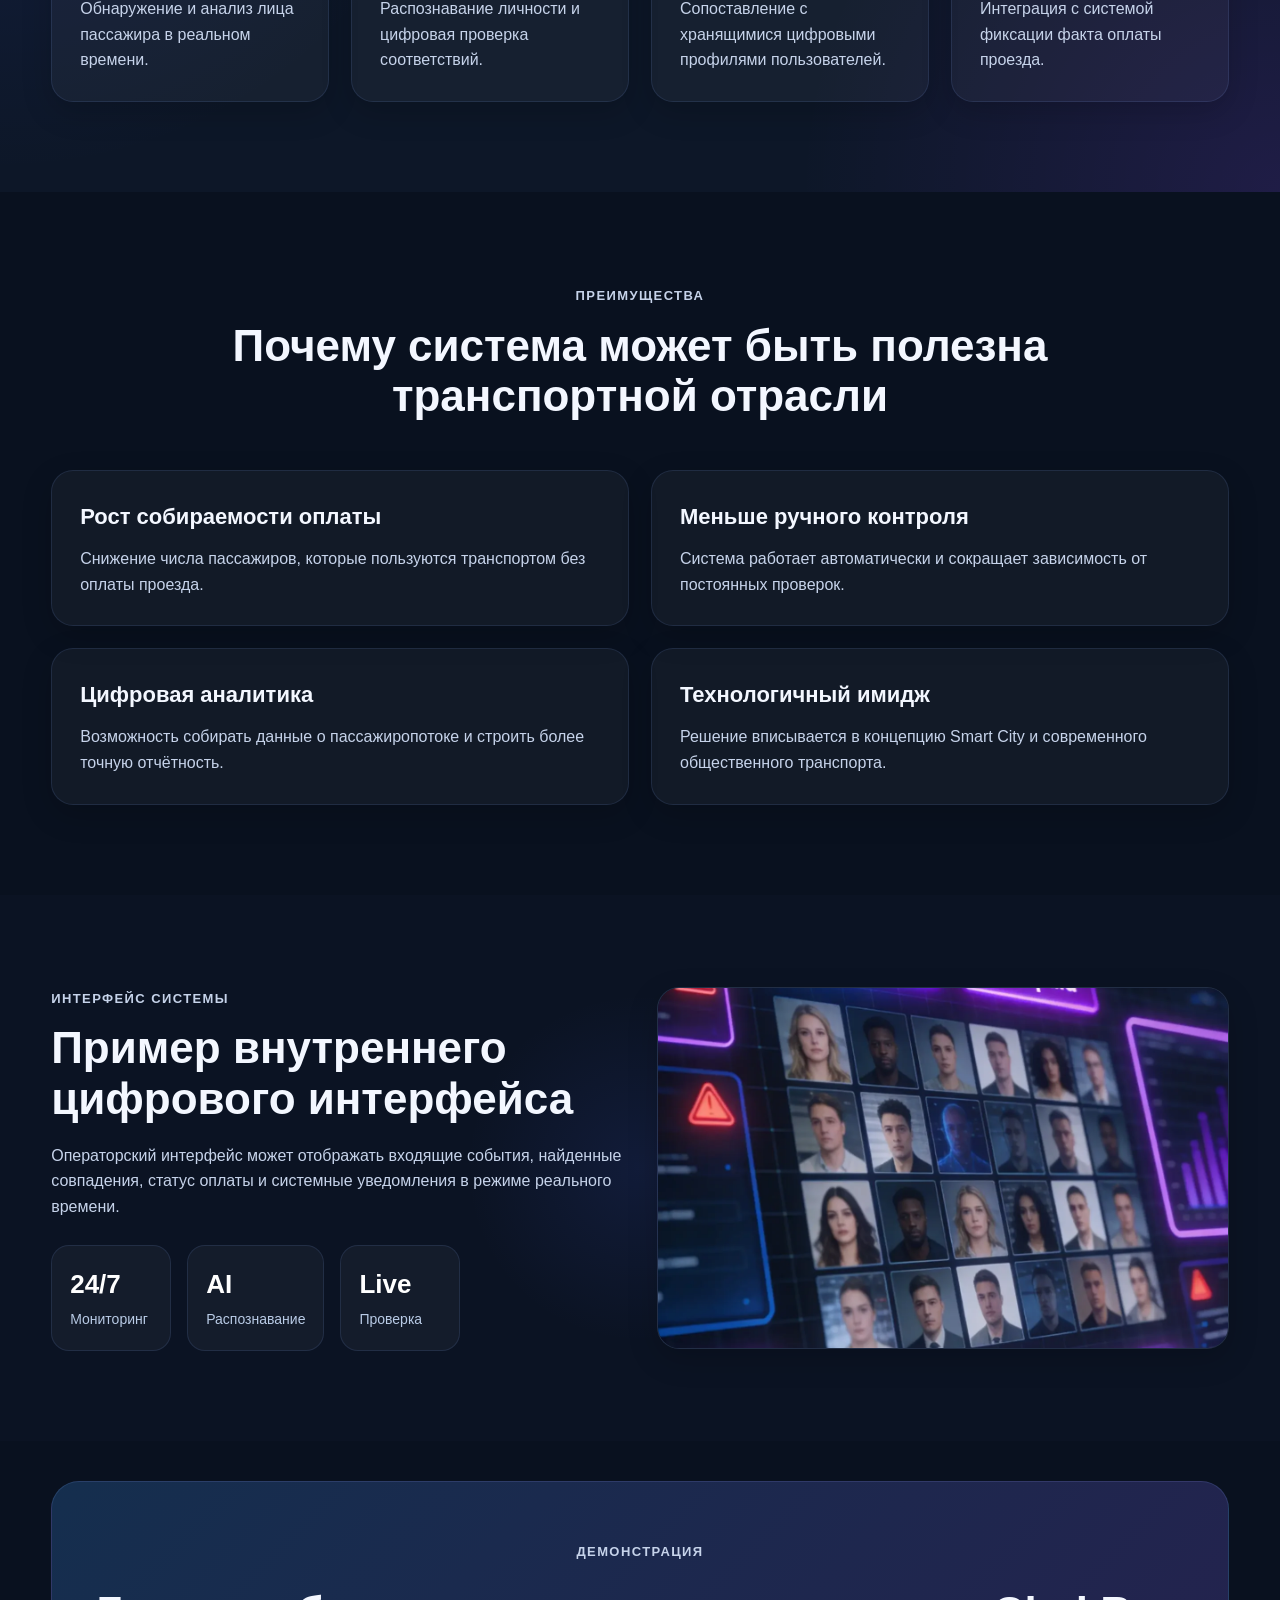
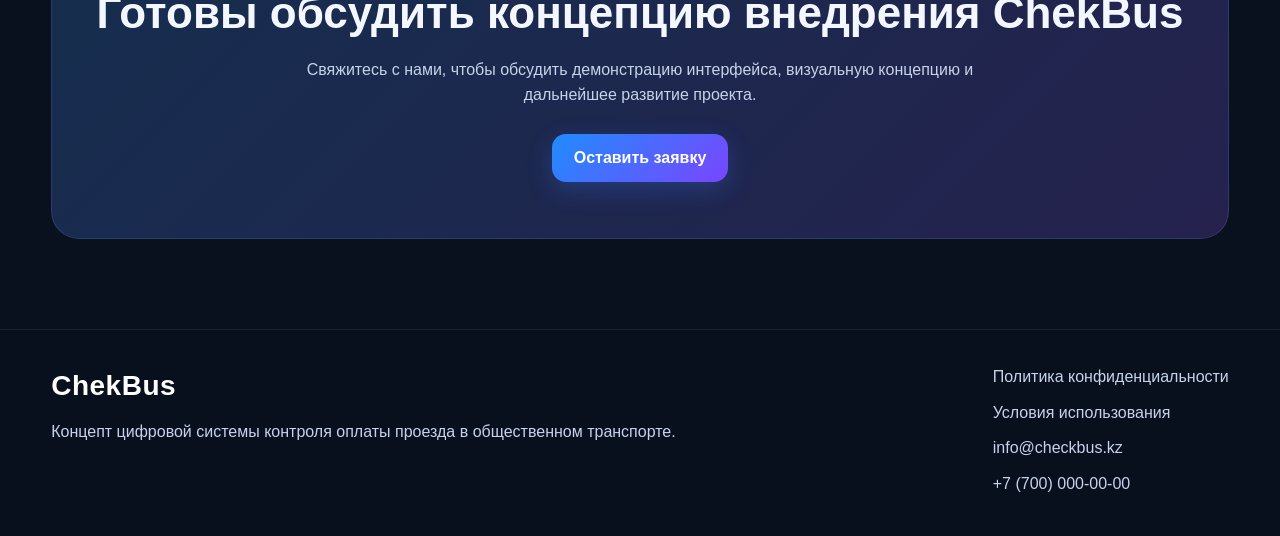
==== commit c46ecfc7: "first commit" ====
--- a/index.html
+++ b/index.html
@@ -3,14 +3,14 @@
 <head>
   <meta charset="UTF-8" />
   <meta name="viewport" content="width=device-width, initial-scale=1.0" />
-  <title>ChekBus — Контроль оплаты проезда через распознавание лиц</title>
+  <title>CheckBus — Контроль оплаты проезда через распознавание лиц</title>
   <link rel="stylesheet" href="style.css" />
 </head>
 <body>
 
   <header class="header">
     <div class="container nav">
-      <div class="logo">ChekBus</div>
+      <div class="logo">CheckBus</div>
 
       <nav class="menu">
         <a href="#about">О проекте</a>
@@ -32,7 +32,7 @@
       <div class="container hero-content">
         <div class="hero-text">
           <p class="tag">AI / Smart Transport / Face Recognition</p>
-          <h1>ChekBus</h1>
+          <h1>CheckBus</h1>
           <h2>Система автоматического контроля оплаты проезда в общественном транспорте</h2>
           <p class="hero-description">
             Интеллектуальное решение для транспорта Казахстана, которое фиксирует пассажиров при входе,
@@ -72,9 +72,9 @@
       <div class="container">
         <div class="section-head">
           <p class="section-tag">О проекте</p>
-          <h2>Что такое ChekBus</h2>
+          <h2>Что такое CheckBus</h2>
           <p>
-            ChekBus — это цифровая система контроля оплаты проезда, устанавливаемая в автобусах.
+            CheckBus — это цифровая система контроля оплаты проезда, устанавливаемая в автобусах.
             Камера, расположенная в правом верхнем углу салона, фиксирует лицо пассажира при входе,
             после чего система сопоставляет его с базой данных и проверяет, был ли оплачен проезд.
           </p>
@@ -337,7 +337,7 @@
       <div class="footer-links">
         <a href="#">Политика конфиденциальности</a>
         <a href="#">Условия использования</a>
-        <a href="mailto:info@chekbus.kz">info@chekbus.kz</a>
+        <a href="mailto:info@checkbus.kz">info@checkbus.kz</a>
         <a href="tel:+77000000000">+7 (700) 000-00-00</a>
       </div>
     </div>
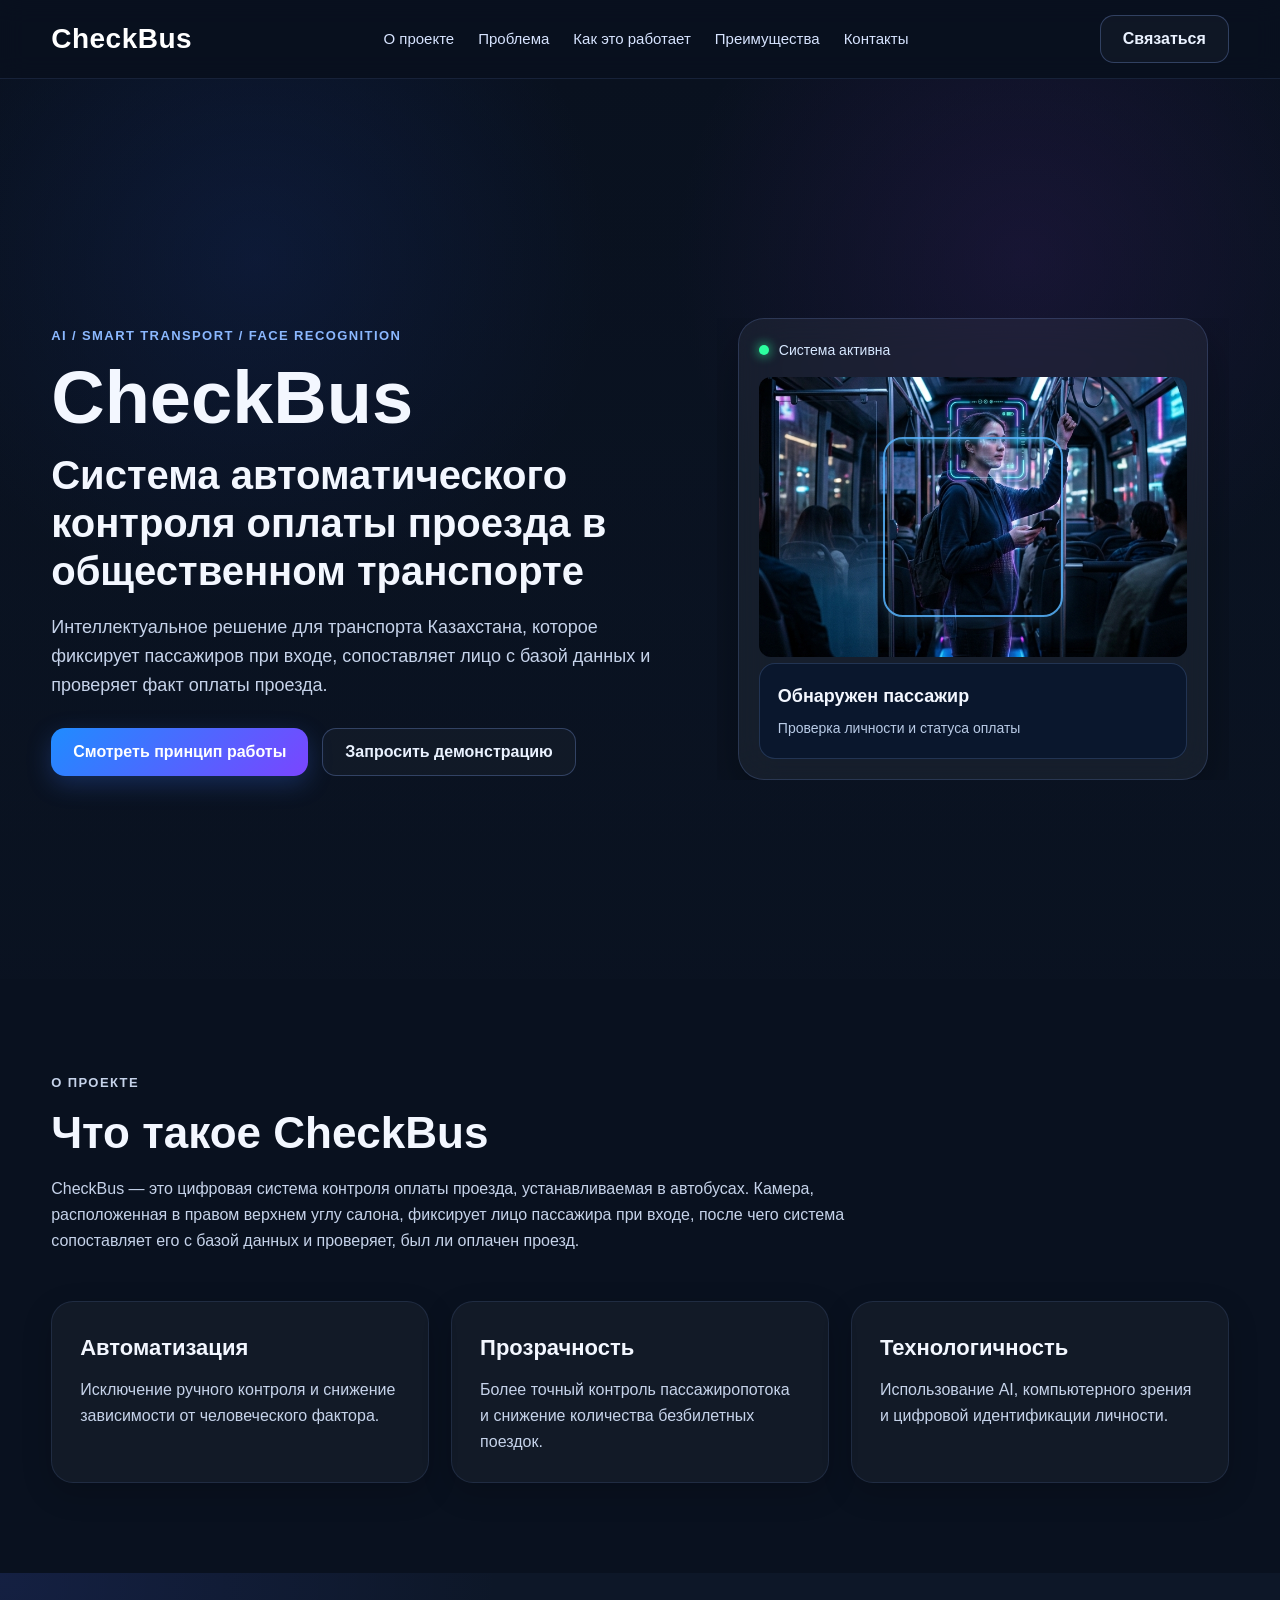
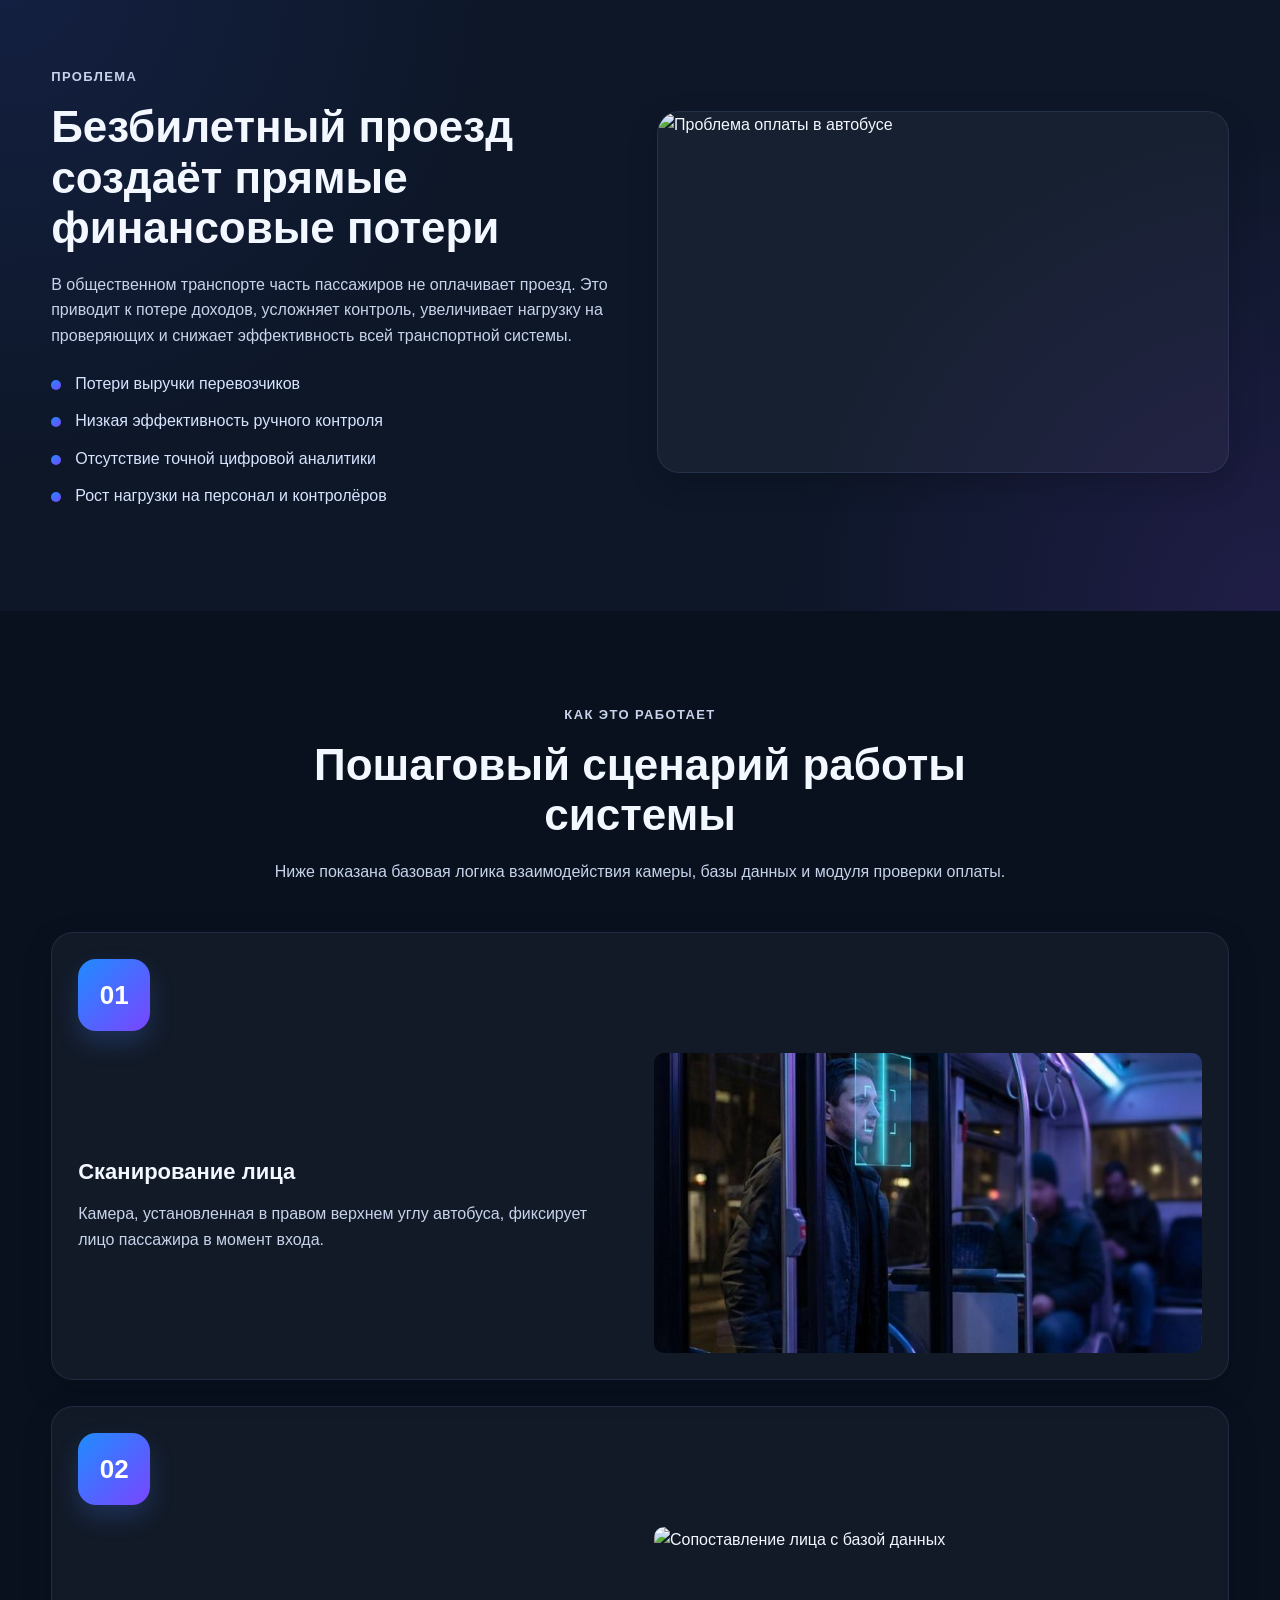
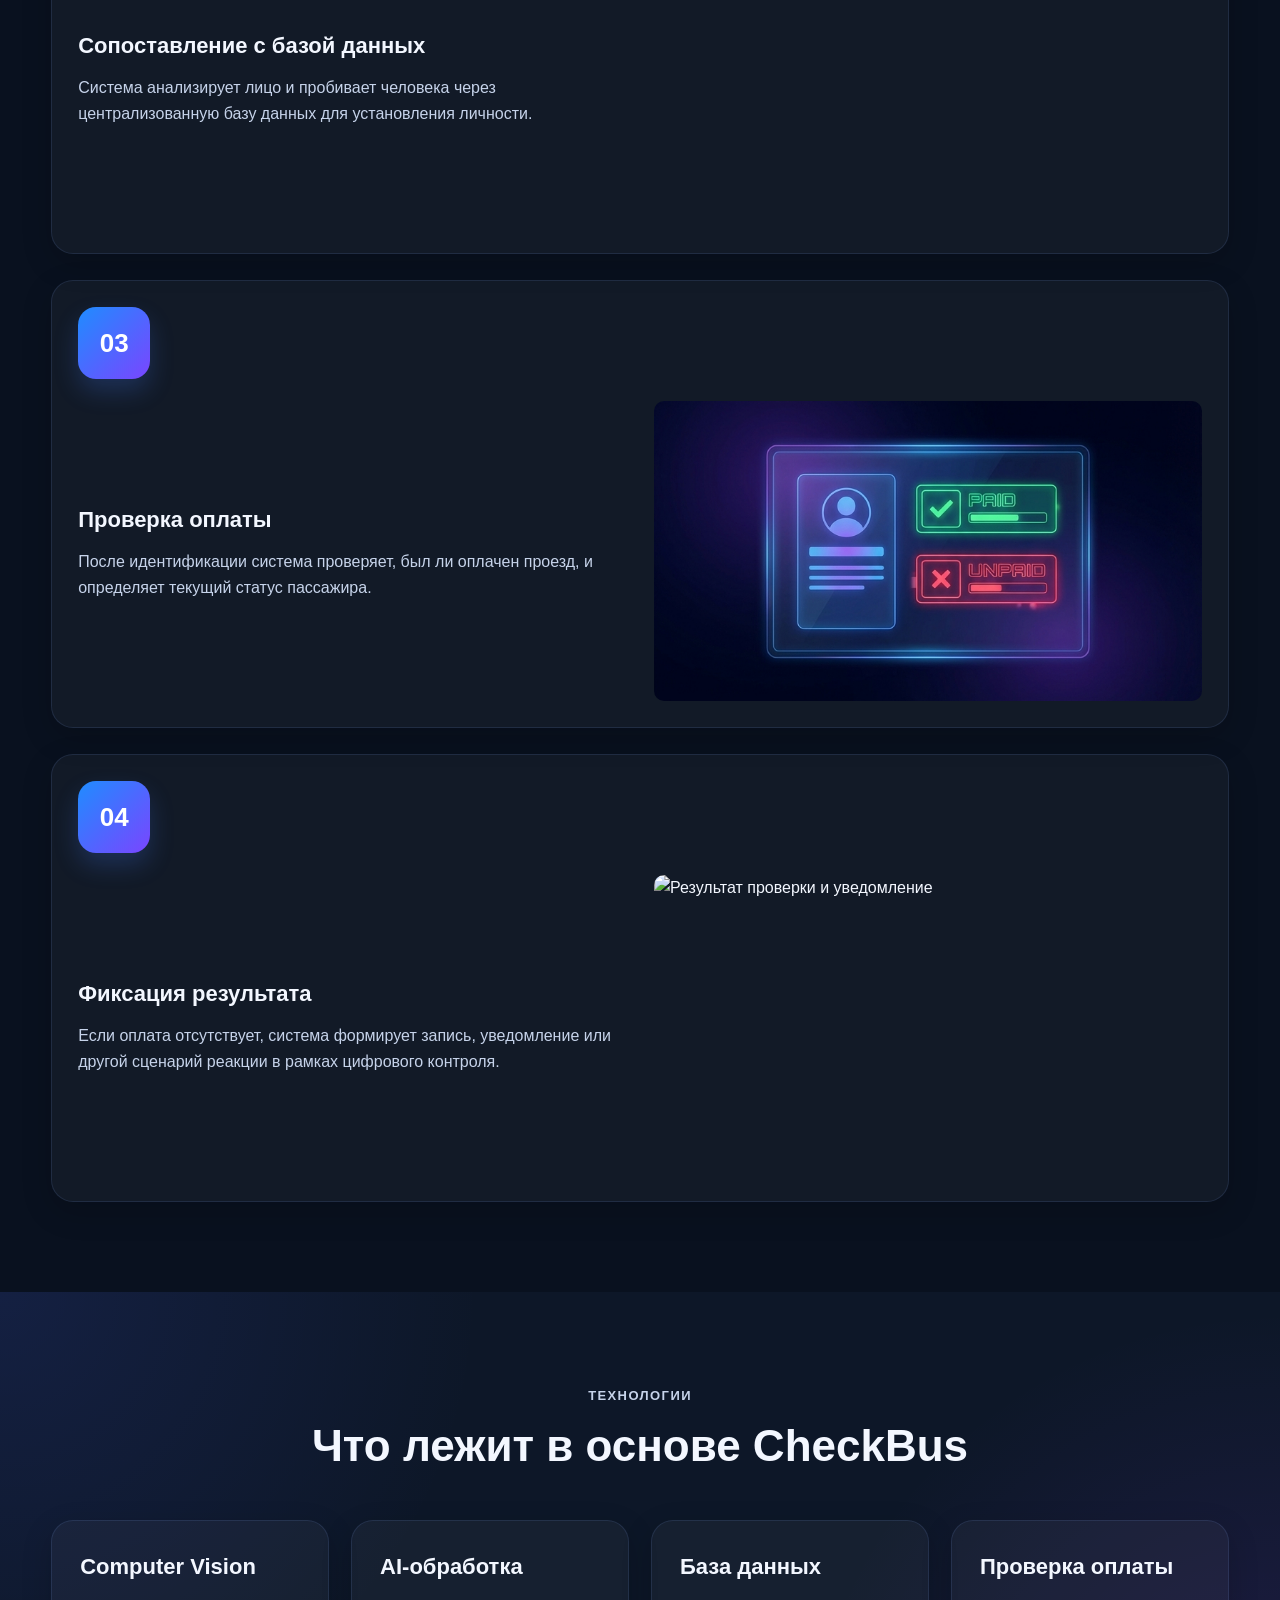
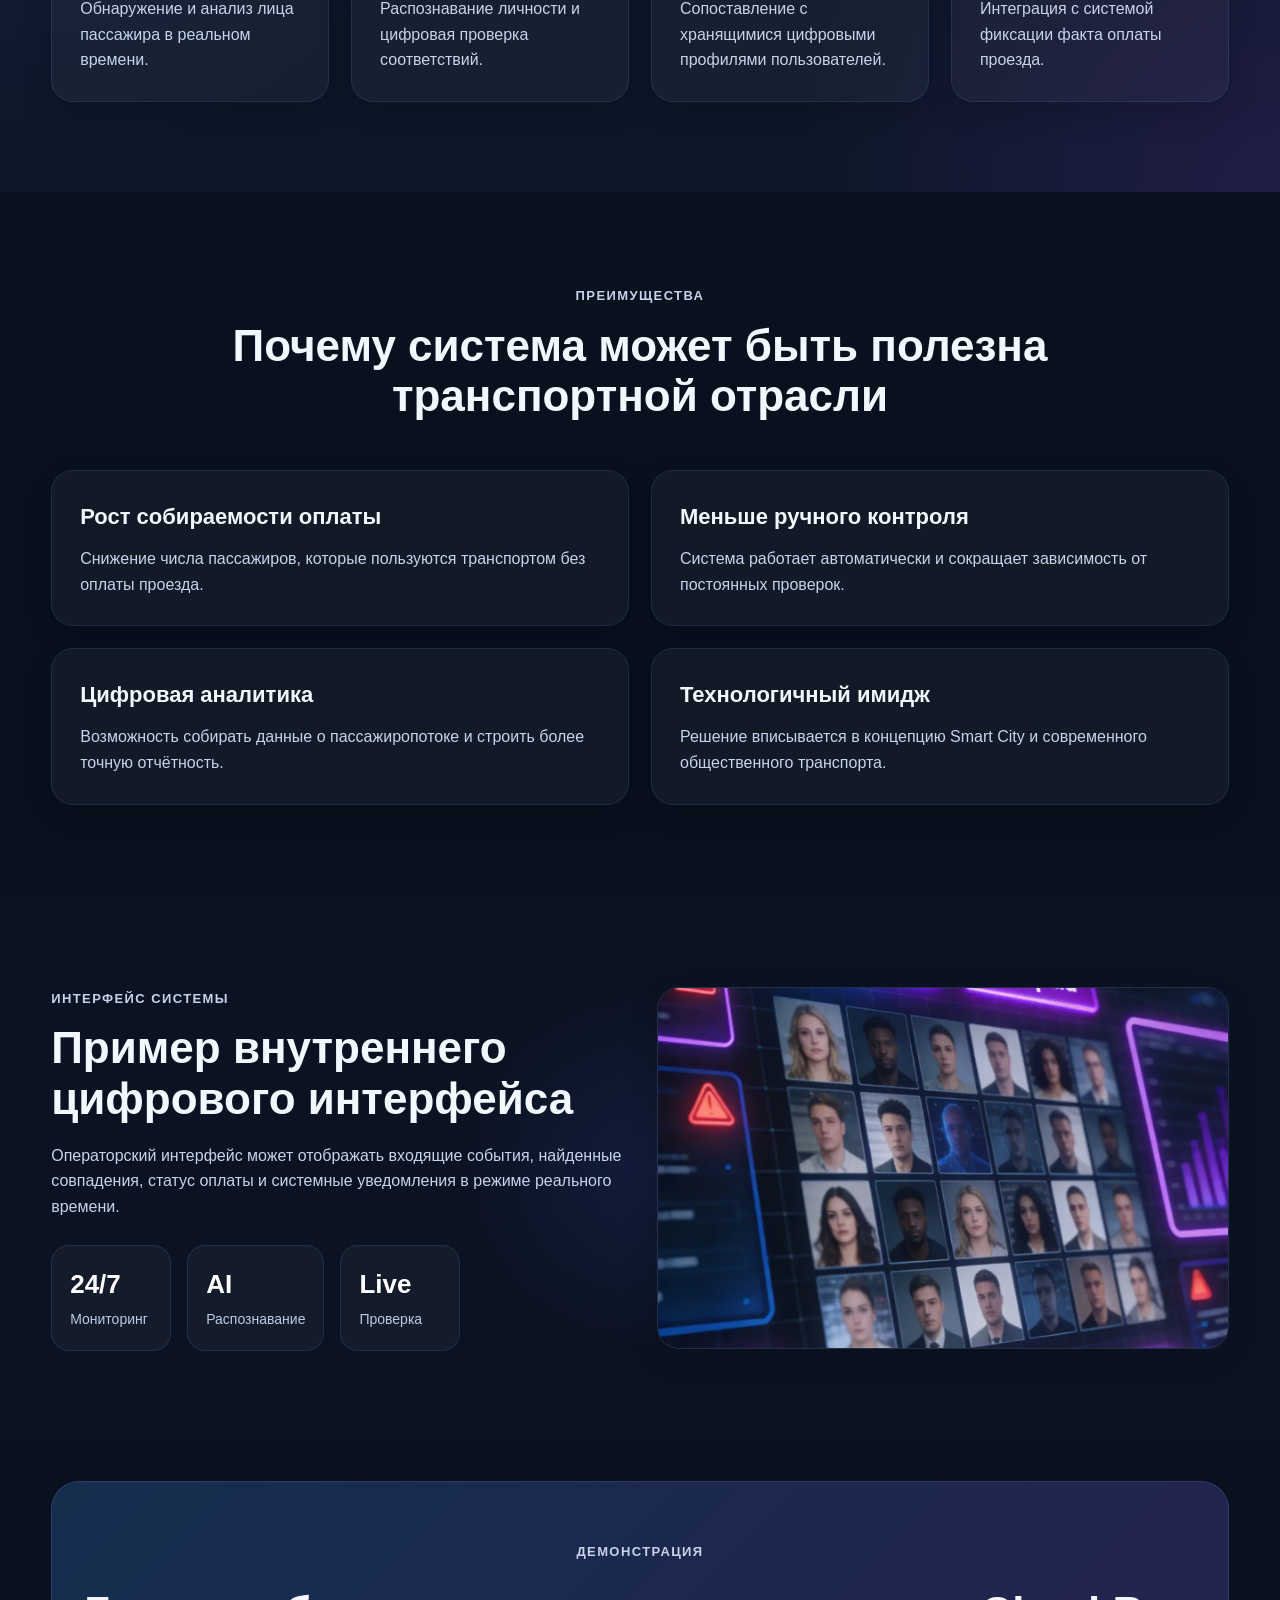
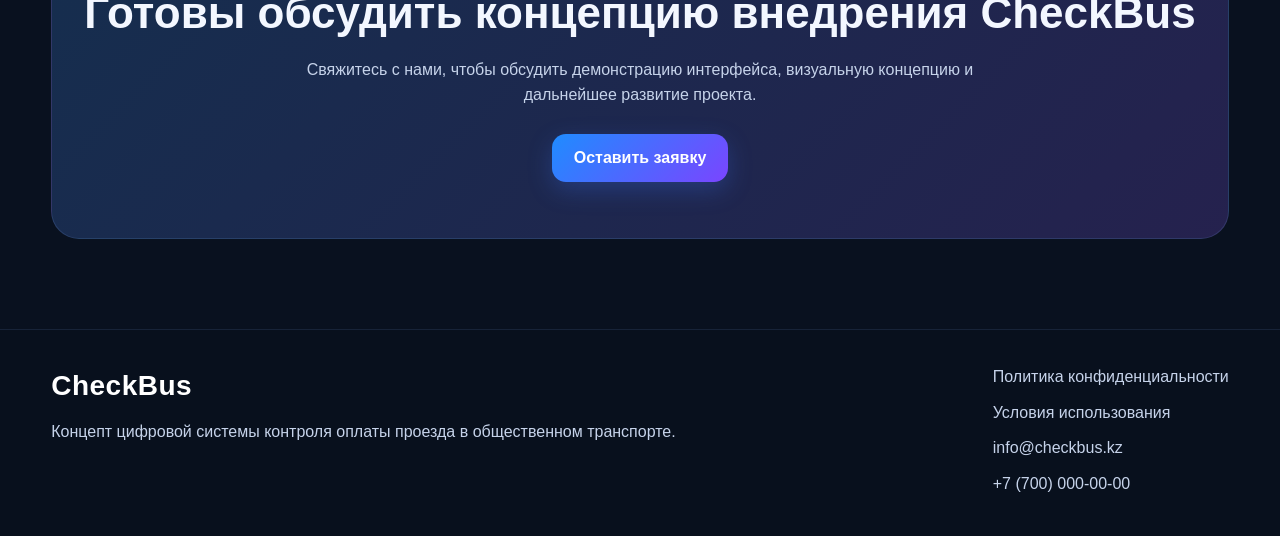
==== commit d7662414: "update index" ====
--- a/index.html
+++ b/index.html
@@ -210,7 +210,7 @@
       <div class="container">
         <div class="section-head center">
           <p class="section-tag">Технологии</p>
-          <h2>Что лежит в основе ChekBus</h2>
+          <h2>Что лежит в основе CheckBus</h2>
         </div>
 
         <div class="grid grid-4">
@@ -314,7 +314,7 @@
     <section class="section cta-section">
       <div class="container cta-box">
         <p class="section-tag">Демонстрация</p>
-        <h2>Готовы обсудить концепцию внедрения ChekBus</h2>
+        <h2>Готовы обсудить концепцию внедрения CheckBus</h2>
         <p>
           Свяжитесь с нами, чтобы обсудить демонстрацию интерфейса, визуальную концепцию
           и дальнейшее развитие проекта.
@@ -328,7 +328,7 @@
   <footer class="footer" id="contact">
     <div class="container footer-content">
       <div>
-        <div class="logo footer-logo">ChekBus</div>
+        <div class="logo footer-logo">CheckBus</div>
         <p class="footer-text">
           Концепт цифровой системы контроля оплаты проезда в общественном транспорте.
         </p>
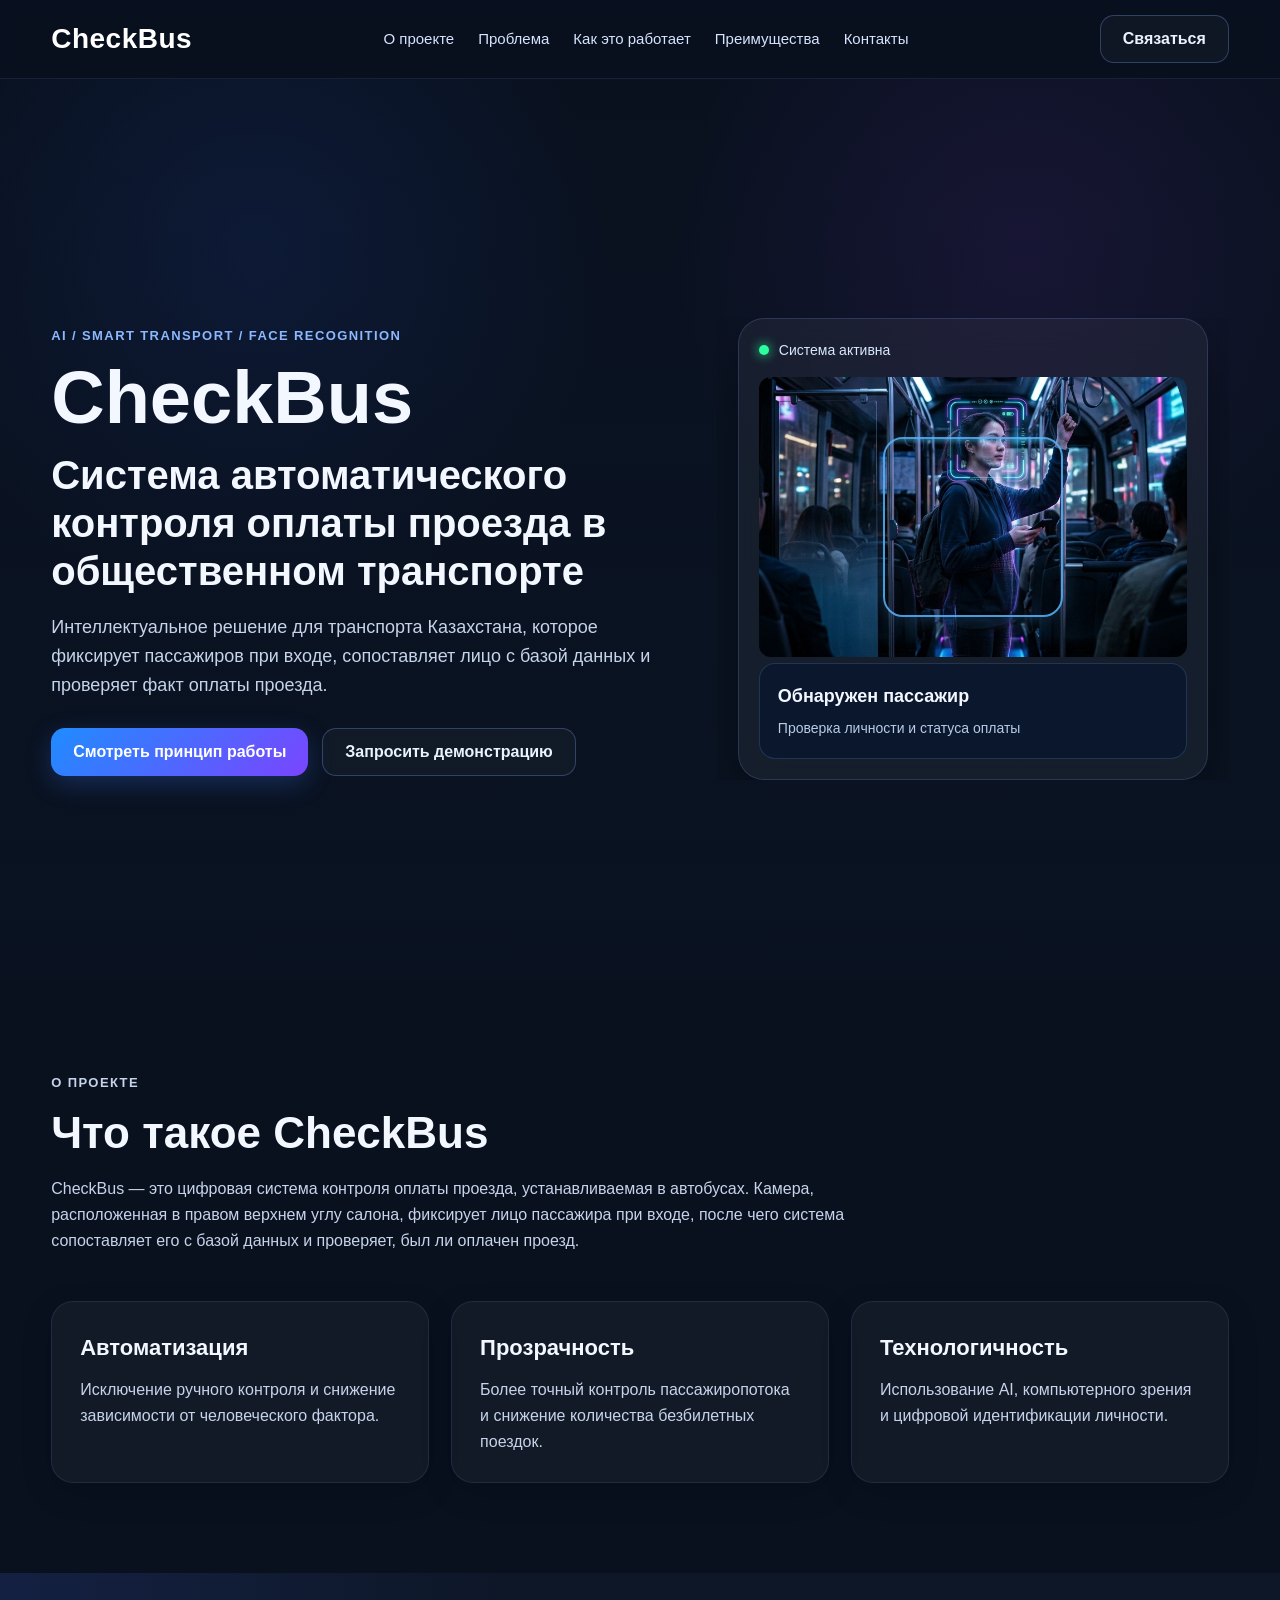
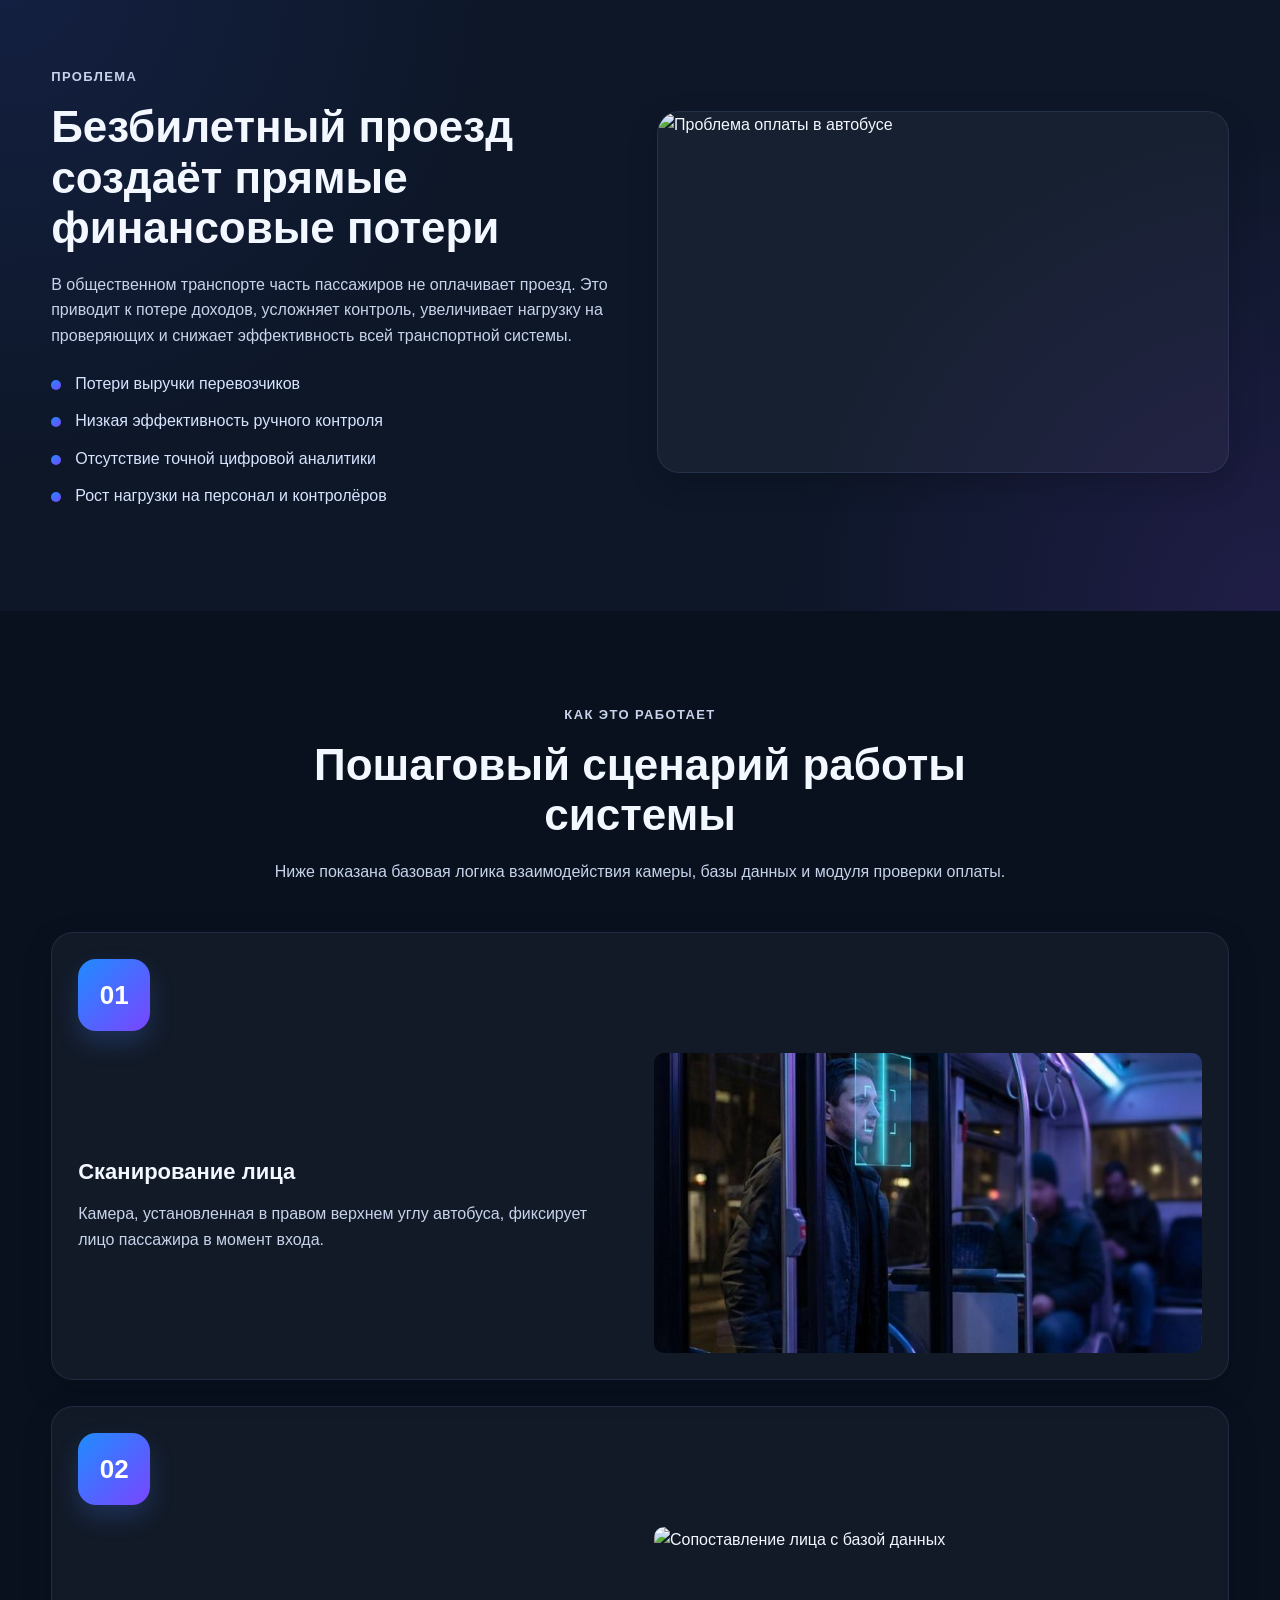
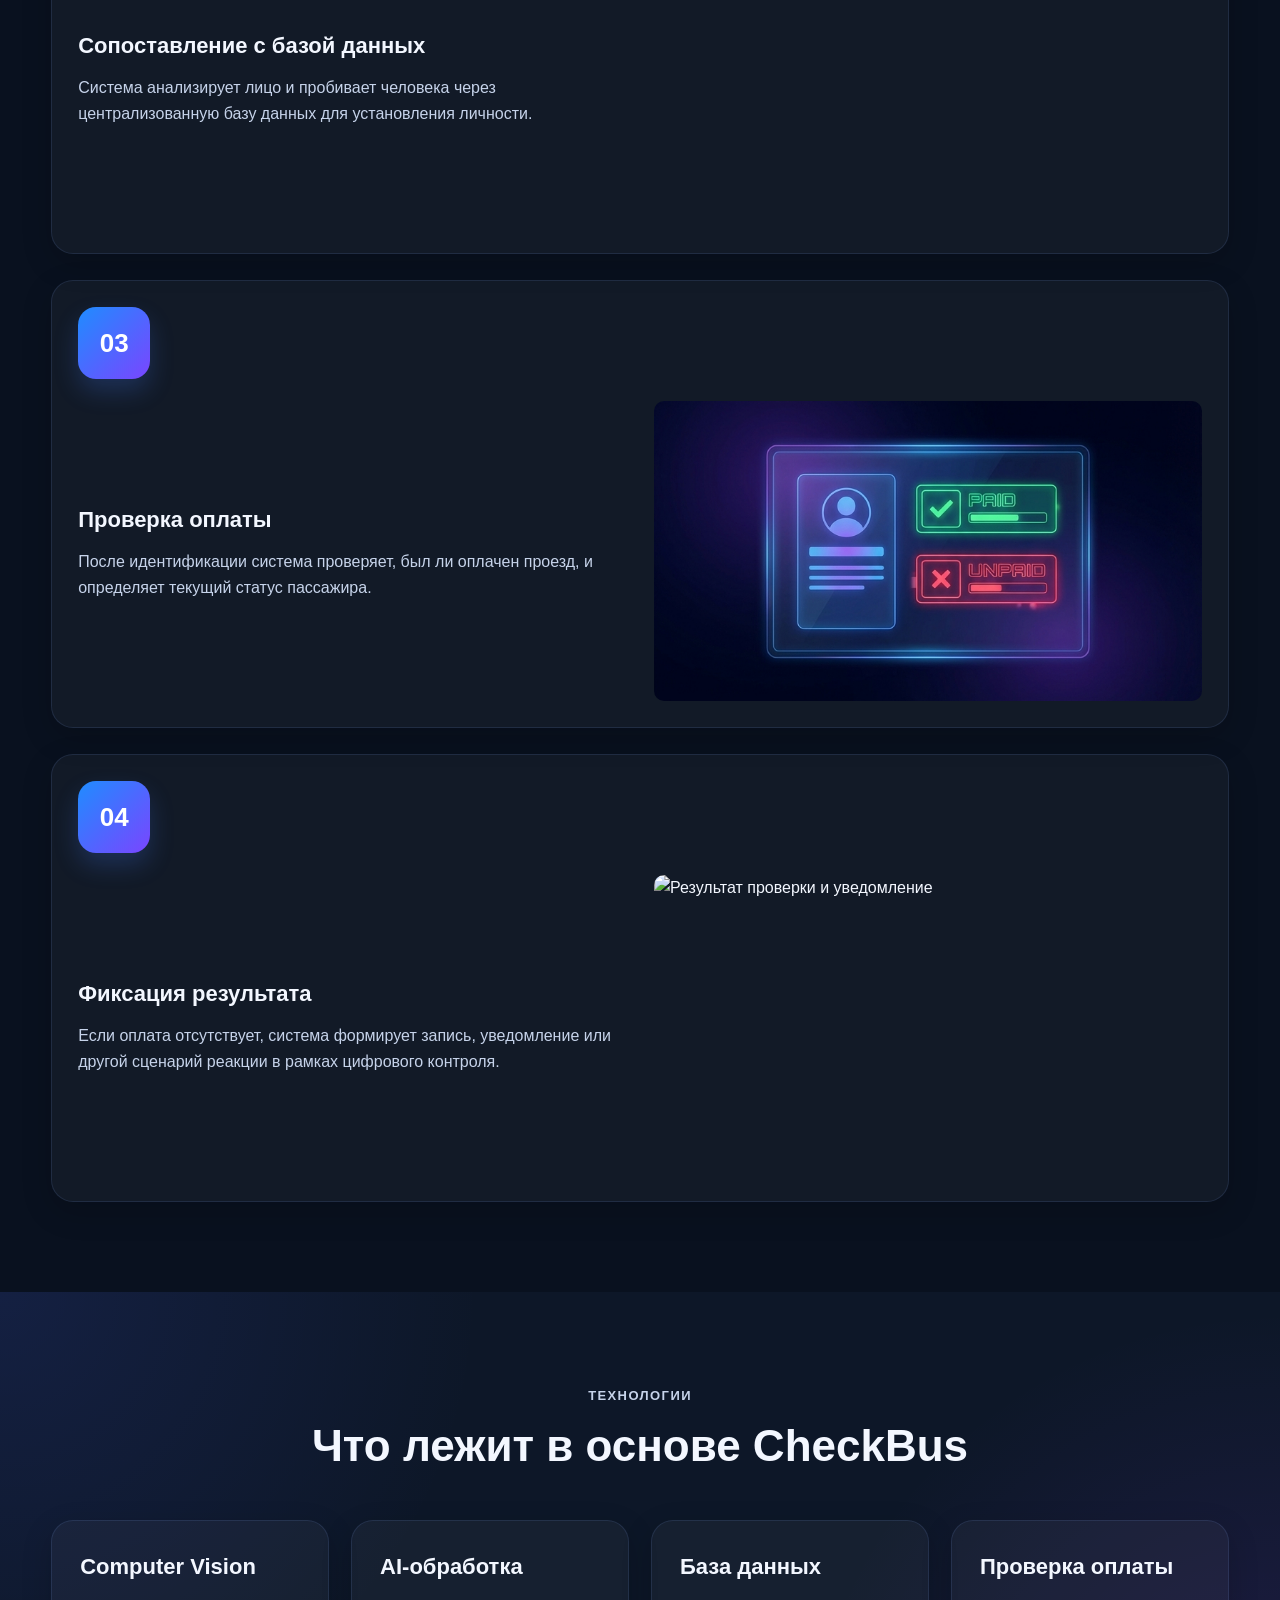
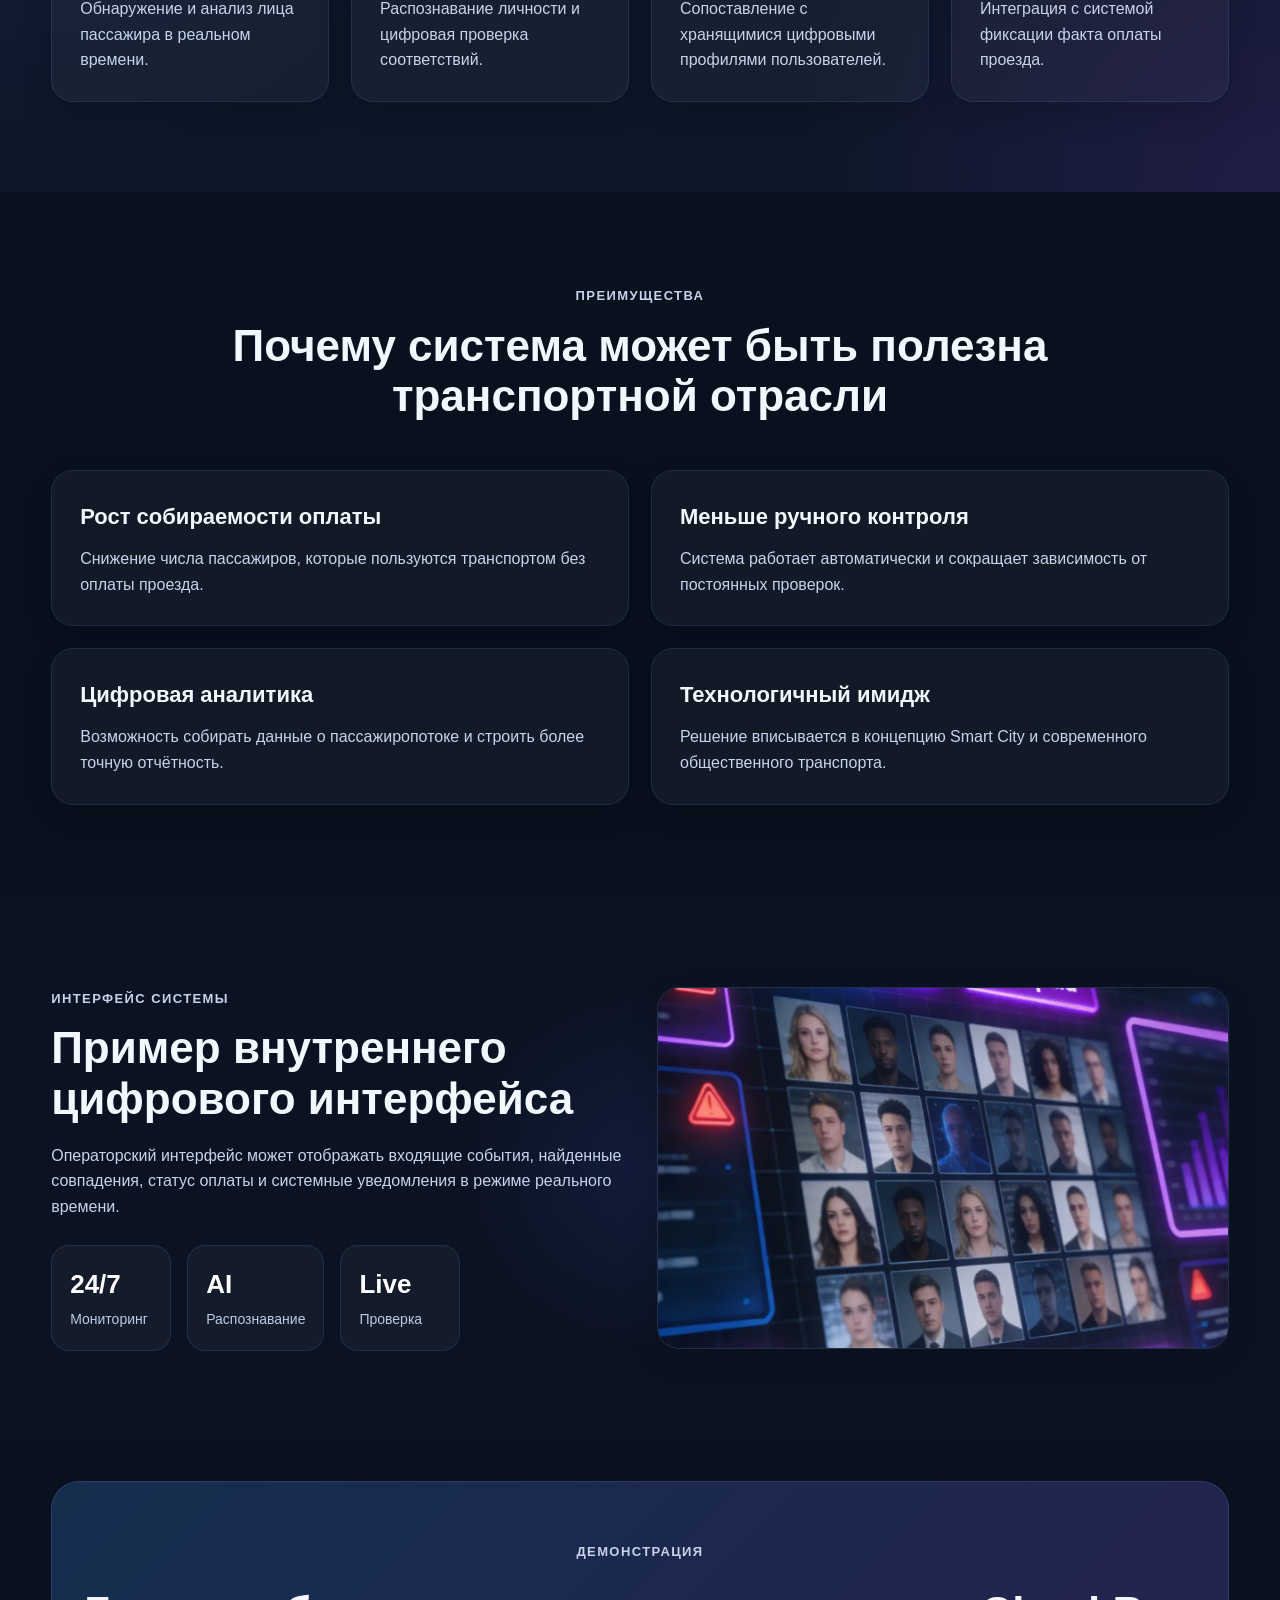
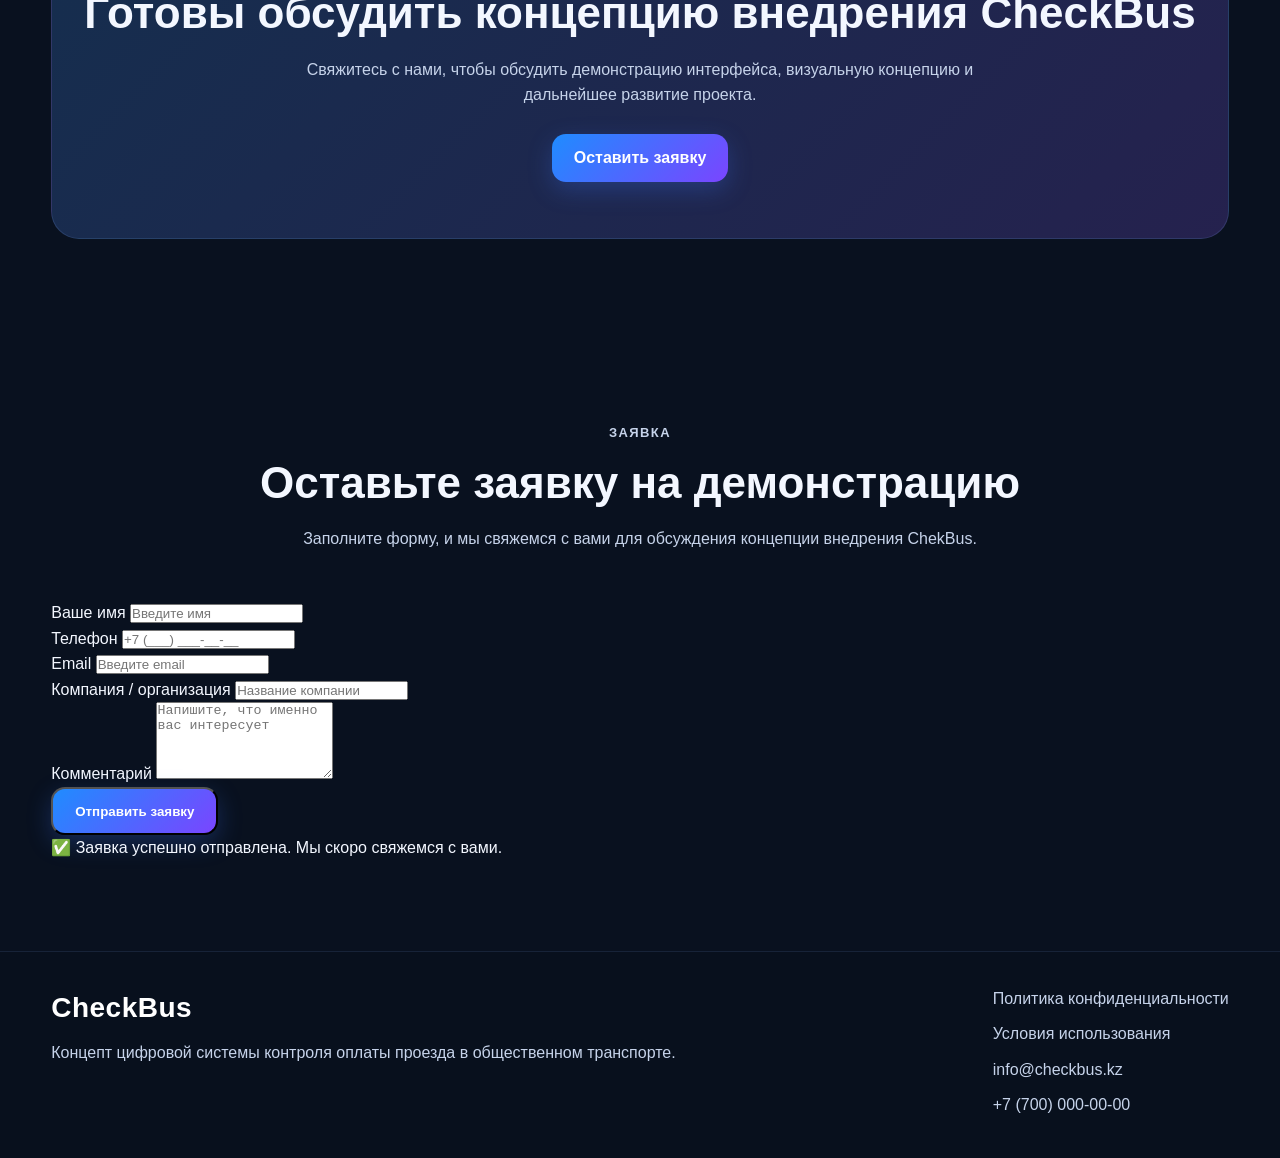
==== commit 283abc4a: "update index" ====
--- a/index.html
+++ b/index.html
@@ -319,10 +319,62 @@
           Свяжитесь с нами, чтобы обсудить демонстрацию интерфейса, визуальную концепцию
           и дальнейшее развитие проекта.
         </p>
-        <a href="#contact" class="btn btn-primary">Оставить заявку</a>
-      </div>
-    </section>
-
+       <a href="#request-form" class="btn btn-primary">Оставить заявку</a>
+      </div>
+    </section>
+<section class="section form-section" id="request-form">
+  <div class="container">
+    <div class="section-head center">
+      <p class="section-tag">Заявка</p>
+      <h2>Оставьте заявку на демонстрацию</h2>
+      <p>
+        Заполните форму, и мы свяжемся с вами для обсуждения концепции внедрения ChekBus.
+      </p>
+    </div>
+
+    <form class="request-form" id="demoForm">
+      <div class="form-grid">
+        <div class="form-group">
+          <label for="name">Ваше имя</label>
+          <input type="text" id="name" name="name" placeholder="Введите имя" required />
+        </div>
+
+        <div class="form-group">
+          <label for="phone">Телефон</label>
+          <input type="tel" id="phone" name="phone" placeholder="+7 (___) ___-__-__" required />
+        </div>
+
+        <div class="form-group">
+          <label for="email">Email</label>
+          <input type="email" id="email" name="email" placeholder="Введите email" required />
+        </div>
+
+        <div class="form-group">
+          <label for="company">Компания / организация</label>
+          <input type="text" id="company" name="company" placeholder="Название компании" />
+        </div>
+      </div>
+
+      <div class="form-group">
+        <label for="message">Комментарий</label>
+        <textarea
+          id="message"
+          name="message"
+          rows="5"
+          placeholder="Напишите, что именно вас интересует"
+        ></textarea>
+      </div>
+
+      <div class="form-actions">
+        <button type="submit" class="btn btn-primary">Отправить заявку</button>
+      </div>
+
+      <p class="form-success" id="formSuccess">
+        ✅ Заявка успешно отправлена. Мы скоро свяжемся с вами.
+      </p>
+    </form>
+  </div>
+</section>
   </main>
 
   <footer class="footer" id="contact">
@@ -335,13 +387,27 @@
       </div>
 
       <div class="footer-links">
-        <a href="#">Политика конфиденциальности</a>
-        <a href="#">Условия использования</a>
+        <a href="privacy.html">Политика конфиденциальности</a>
+        <a href="terms.html">Условия использования</a>
         <a href="mailto:info@checkbus.kz">info@checkbus.kz</a>
         <a href="tel:+77000000000">+7 (700) 000-00-00</a>
       </div>
     </div>
   </footer>
-
+<script>
+  const demoForm = document.getElementById("demoForm");
+  const formSuccess = document.getElementById("formSuccess");
+
+  demoForm.addEventListener("submit", function (e) {
+    e.preventDefault();
+
+    formSuccess.classList.add("show");
+    demoForm.reset();
+
+    setTimeout(() => {
+      formSuccess.classList.remove("show");
+    }, 4000);
+  });
+</script>
 </body>
 </html>
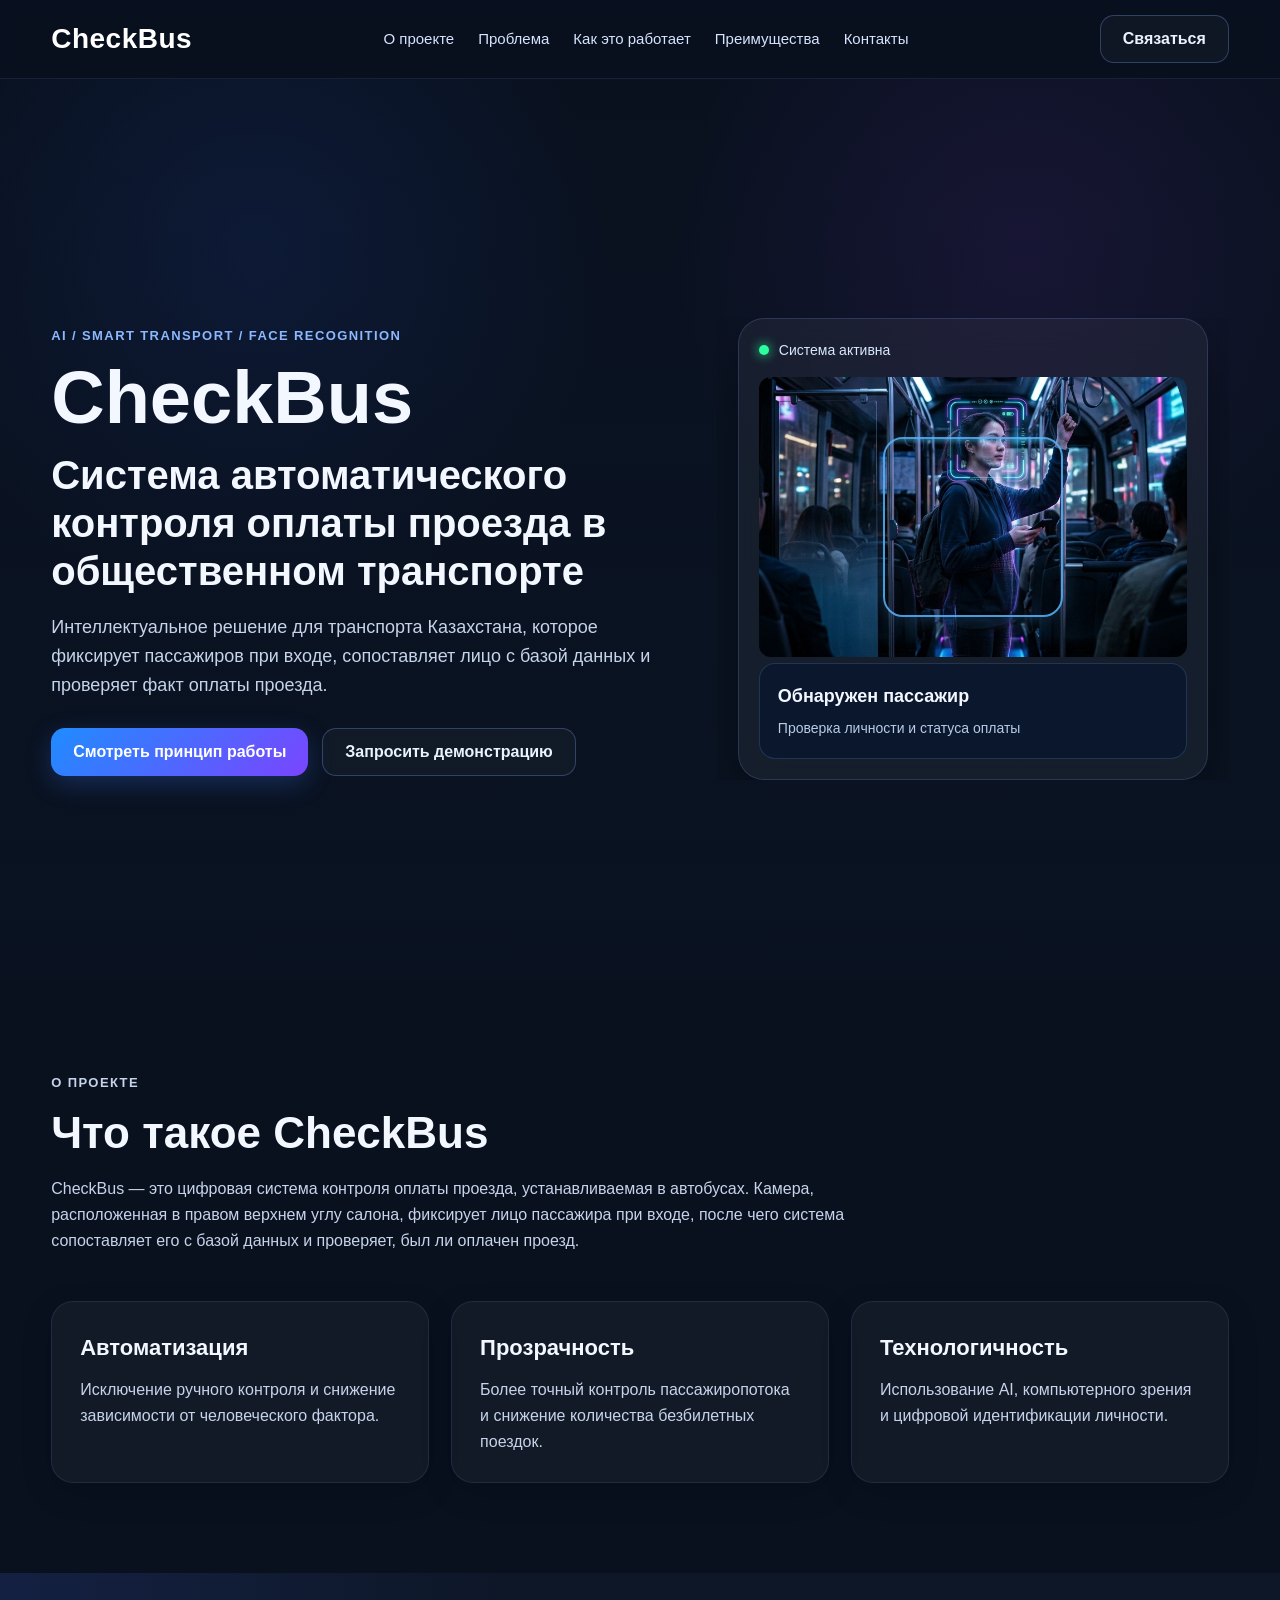
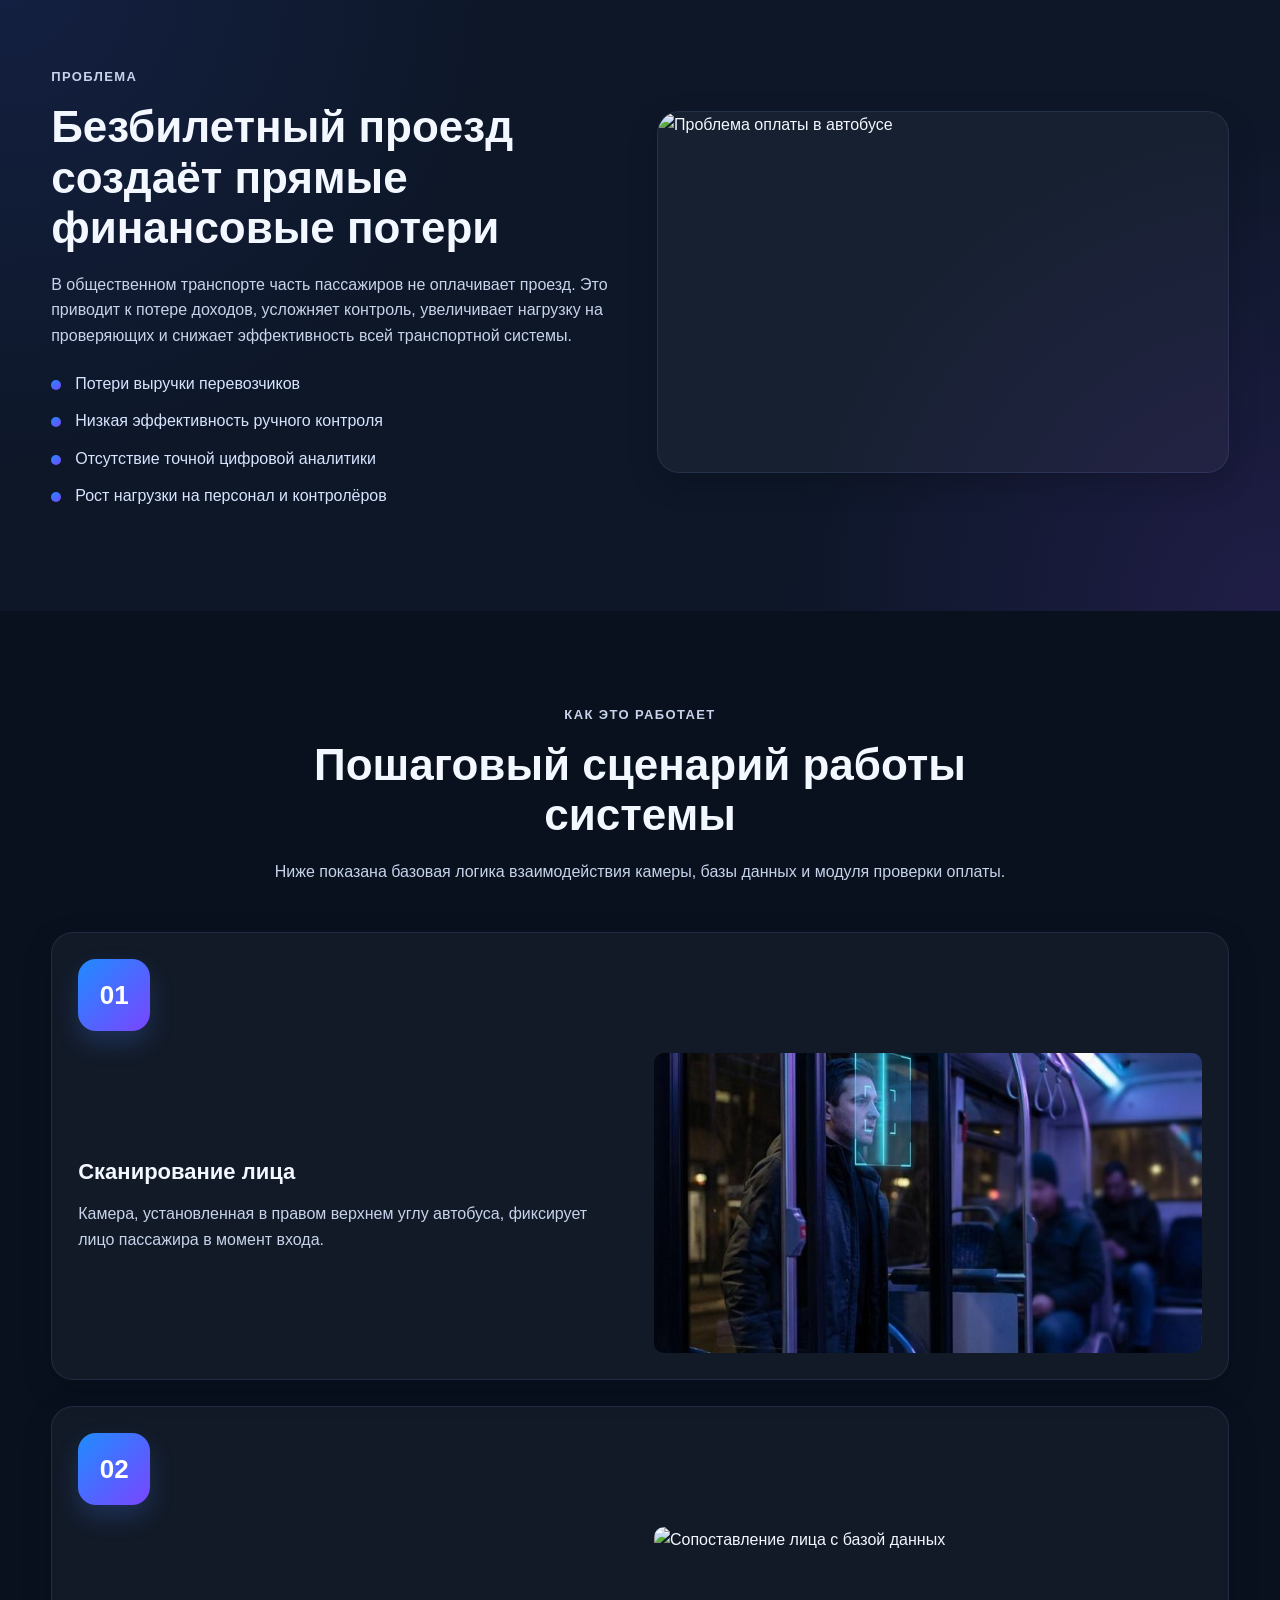
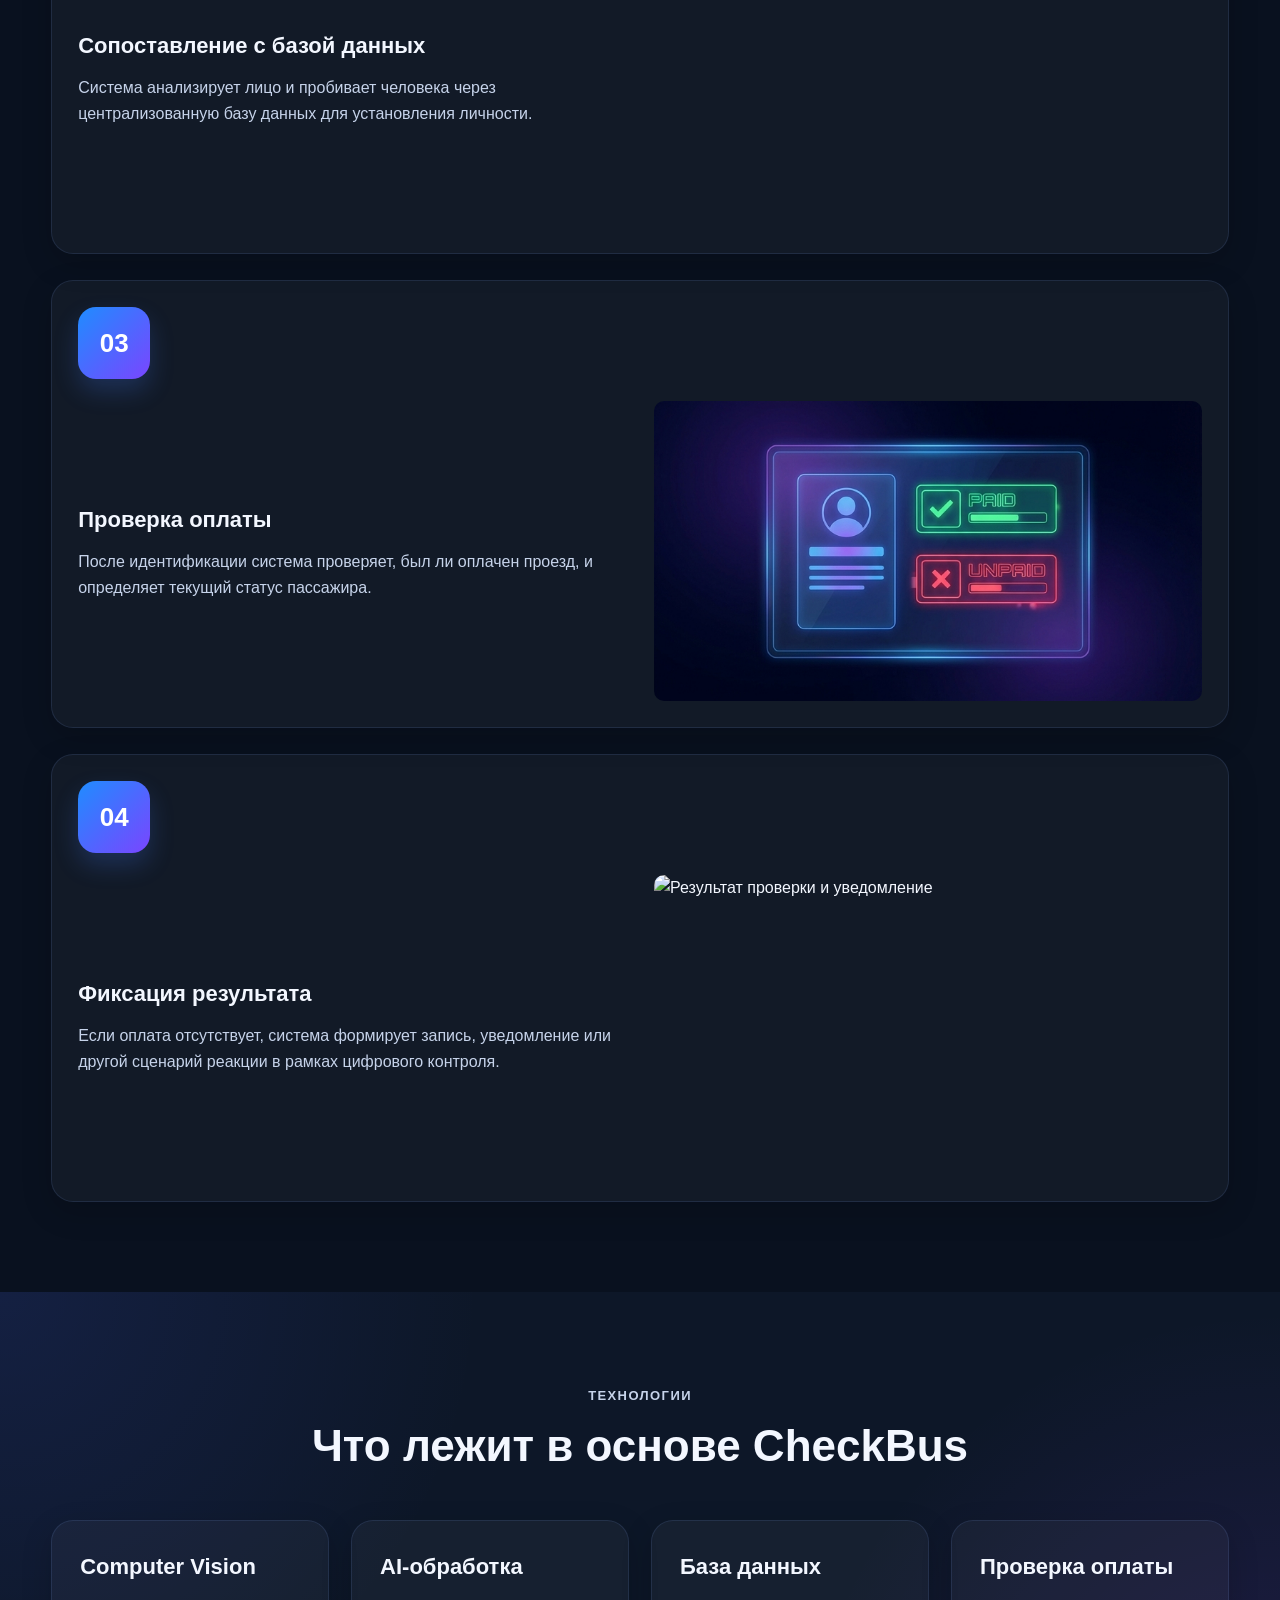
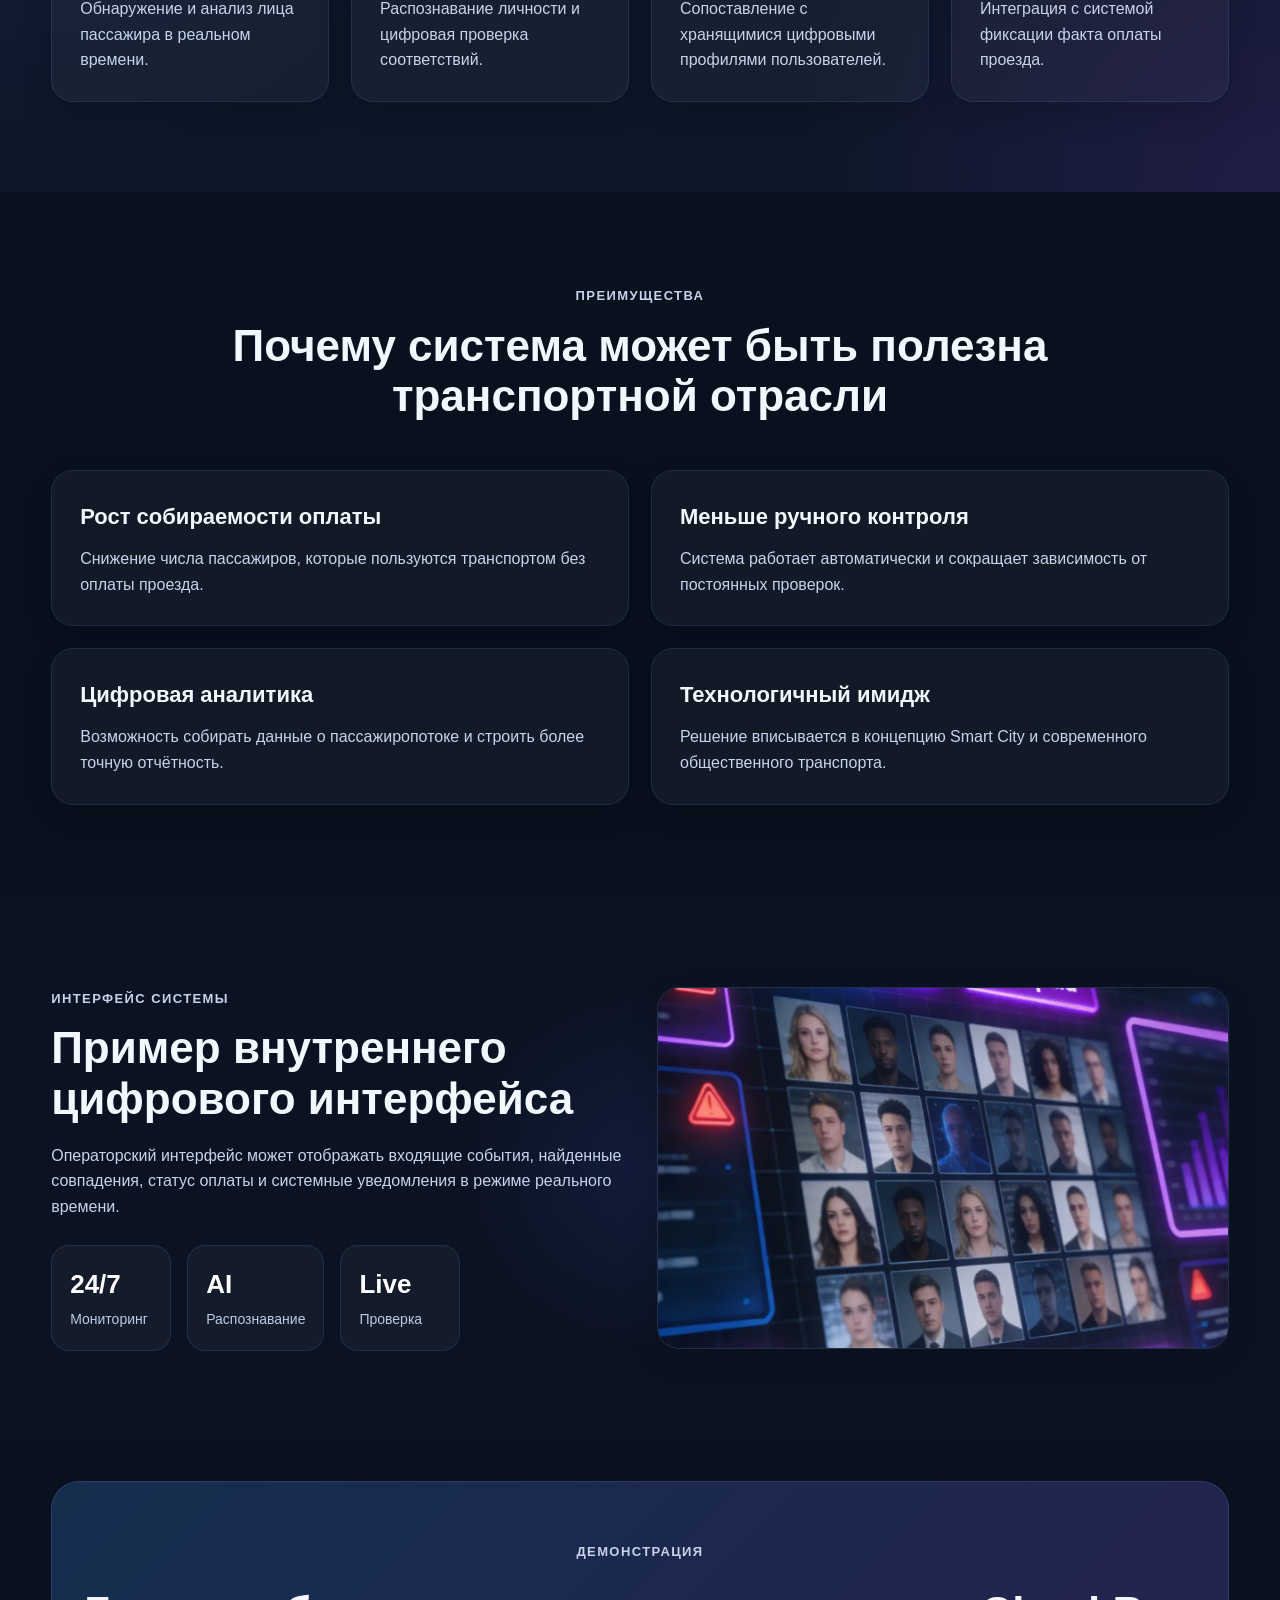
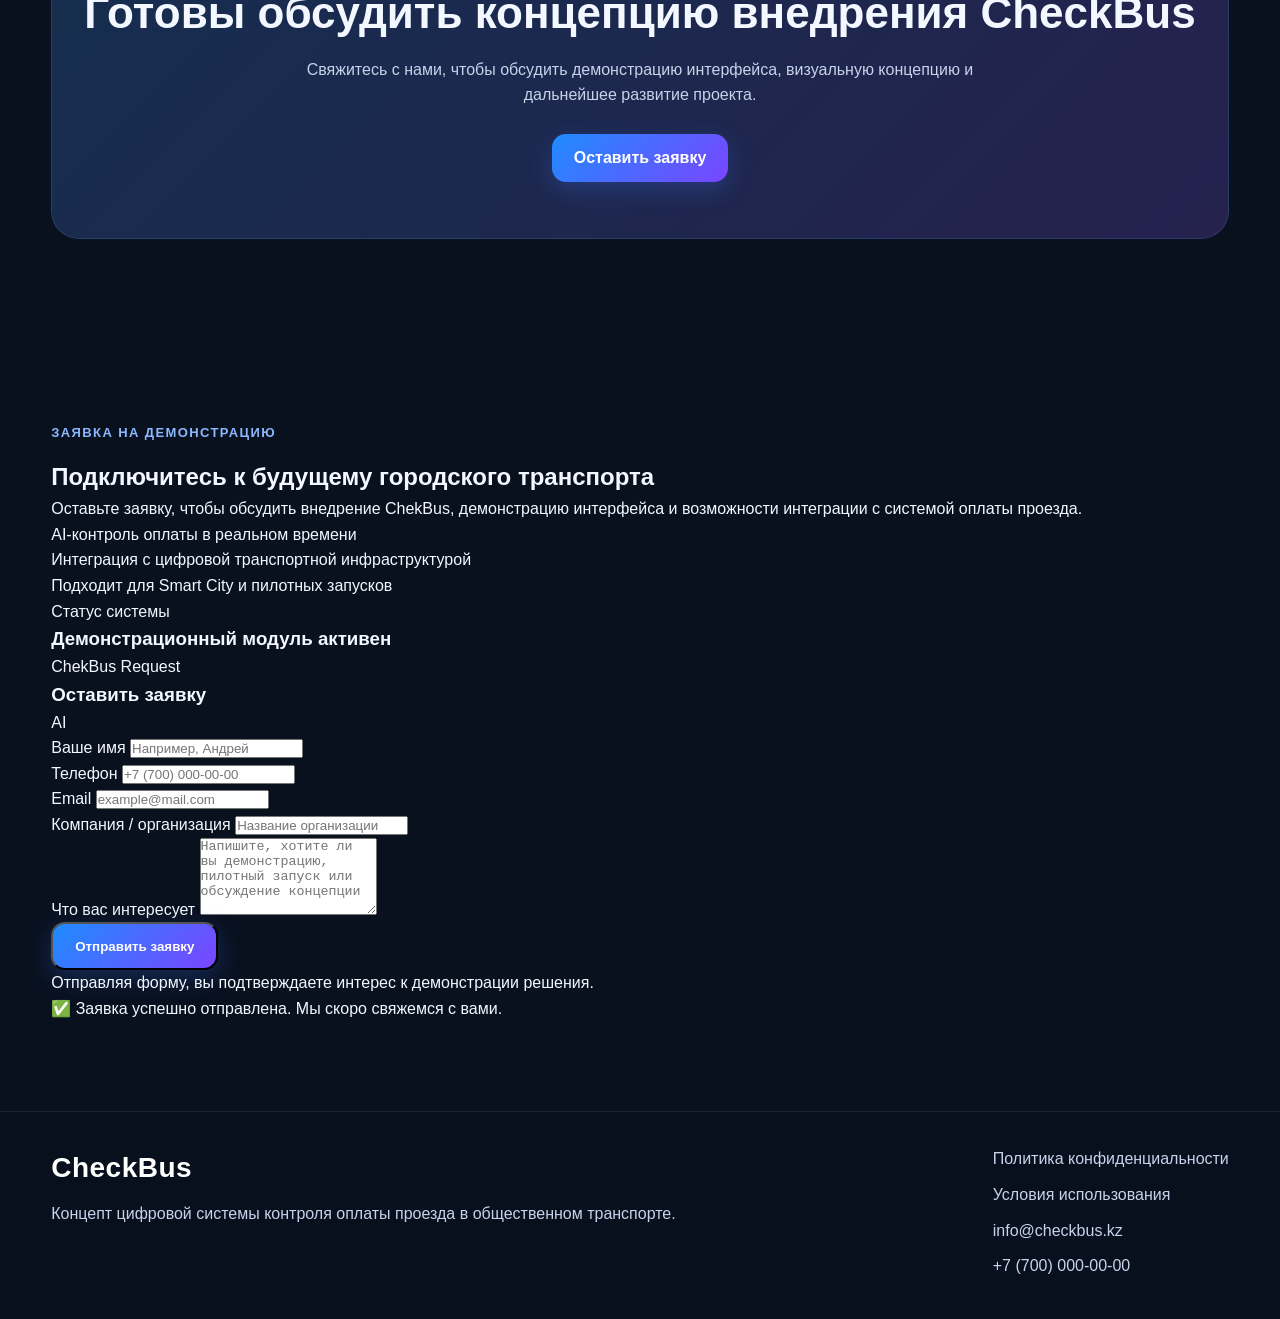
==== commit 13178d77: "update index" ====
--- a/index.html
+++ b/index.html
@@ -324,56 +324,105 @@
     </section>
 <section class="section form-section" id="request-form">
   <div class="container">
-    <div class="section-head center">
-      <p class="section-tag">Заявка</p>
-      <h2>Оставьте заявку на демонстрацию</h2>
-      <p>
-        Заполните форму, и мы свяжемся с вами для обсуждения концепции внедрения ChekBus.
-      </p>
+    <div class="form-shell">
+      <div class="form-shell-glow"></div>
+
+      <div class="form-layout">
+        <div class="form-intro">
+          <p class="section-tag">Заявка на демонстрацию</p>
+          <h2>Подключитесь к будущему городского транспорта</h2>
+          <p class="form-intro-text">
+            Оставьте заявку, чтобы обсудить внедрение ChekBus, демонстрацию интерфейса
+            и возможности интеграции с системой оплаты проезда.
+          </p>
+
+          <div class="form-feature-list">
+            <div class="form-feature-item">
+              <span class="feature-dot"></span>
+              <span>AI-контроль оплаты в реальном времени</span>
+            </div>
+            <div class="form-feature-item">
+              <span class="feature-dot"></span>
+              <span>Интеграция с цифровой транспортной инфраструктурой</span>
+            </div>
+            <div class="form-feature-item">
+              <span class="feature-dot"></span>
+              <span>Подходит для Smart City и пилотных запусков</span>
+            </div>
+          </div>
+
+          <div class="form-status-card">
+            <div class="status-icon-wrap">
+              <span class="status-pulse"></span>
+              <span class="status-core"></span>
+            </div>
+            <div>
+              <p class="status-label">Статус системы</p>
+              <h3>Демонстрационный модуль активен</h3>
+            </div>
+          </div>
+        </div>
+
+        <div class="form-card">
+          <div class="form-card-top">
+            <div>
+              <p class="form-mini-label">ChekBus Request</p>
+              <h3>Оставить заявку</h3>
+            </div>
+            <div class="form-badge">AI</div>
+          </div>
+
+          <form class="request-form" id="demoForm">
+            <div class="form-grid">
+              <div class="form-group">
+                <label for="name">Ваше имя</label>
+                <input type="text" id="name" name="name" placeholder="Например, Андрей" required />
+              </div>
+
+              <div class="form-group">
+                <label for="phone">Телефон</label>
+                <input type="tel" id="phone" name="phone" placeholder="+7 (700) 000-00-00" required />
+              </div>
+
+              <div class="form-group">
+                <label for="email">Email</label>
+                <input type="email" id="email" name="email" placeholder="example@mail.com" required />
+              </div>
+
+              <div class="form-group">
+                <label for="company">Компания / организация</label>
+                <input type="text" id="company" name="company" placeholder="Название организации" />
+              </div>
+            </div>
+
+            <div class="form-group">
+              <label for="message">Что вас интересует</label>
+              <textarea
+                id="message"
+                name="message"
+                rows="5"
+                placeholder="Напишите, хотите ли вы демонстрацию, пилотный запуск или обсуждение концепции"
+              ></textarea>
+            </div>
+
+            <div class="form-bottom">
+              <button type="submit" class="btn btn-primary form-submit-btn">
+                Отправить заявку
+              </button>
+              <p class="form-note">
+                Отправляя форму, вы подтверждаете интерес к демонстрации решения.
+              </p>
+            </div>
+
+            <p class="form-success" id="formSuccess">
+              ✅ Заявка успешно отправлена. Мы скоро свяжемся с вами.
+            </p>
+          </form>
+        </div>
+      </div>
     </div>
-
-    <form class="request-form" id="demoForm">
-      <div class="form-grid">
-        <div class="form-group">
-          <label for="name">Ваше имя</label>
-          <input type="text" id="name" name="name" placeholder="Введите имя" required />
-        </div>
-
-        <div class="form-group">
-          <label for="phone">Телефон</label>
-          <input type="tel" id="phone" name="phone" placeholder="+7 (___) ___-__-__" required />
-        </div>
-
-        <div class="form-group">
-          <label for="email">Email</label>
-          <input type="email" id="email" name="email" placeholder="Введите email" required />
-        </div>
-
-        <div class="form-group">
-          <label for="company">Компания / организация</label>
-          <input type="text" id="company" name="company" placeholder="Название компании" />
-        </div>
-      </div>
-
-      <div class="form-group">
-        <label for="message">Комментарий</label>
-        <textarea
-          id="message"
-          name="message"
-          rows="5"
-          placeholder="Напишите, что именно вас интересует"
-        ></textarea>
-      </div>
-
-      <div class="form-actions">
-        <button type="submit" class="btn btn-primary">Отправить заявку</button>
-      </div>
-
-      <p class="form-success" id="formSuccess">
-        ✅ Заявка успешно отправлена. Мы скоро свяжемся с вами.
-      </p>
-    </form>
   </div>
+</section>
 </section>
   </main>
 
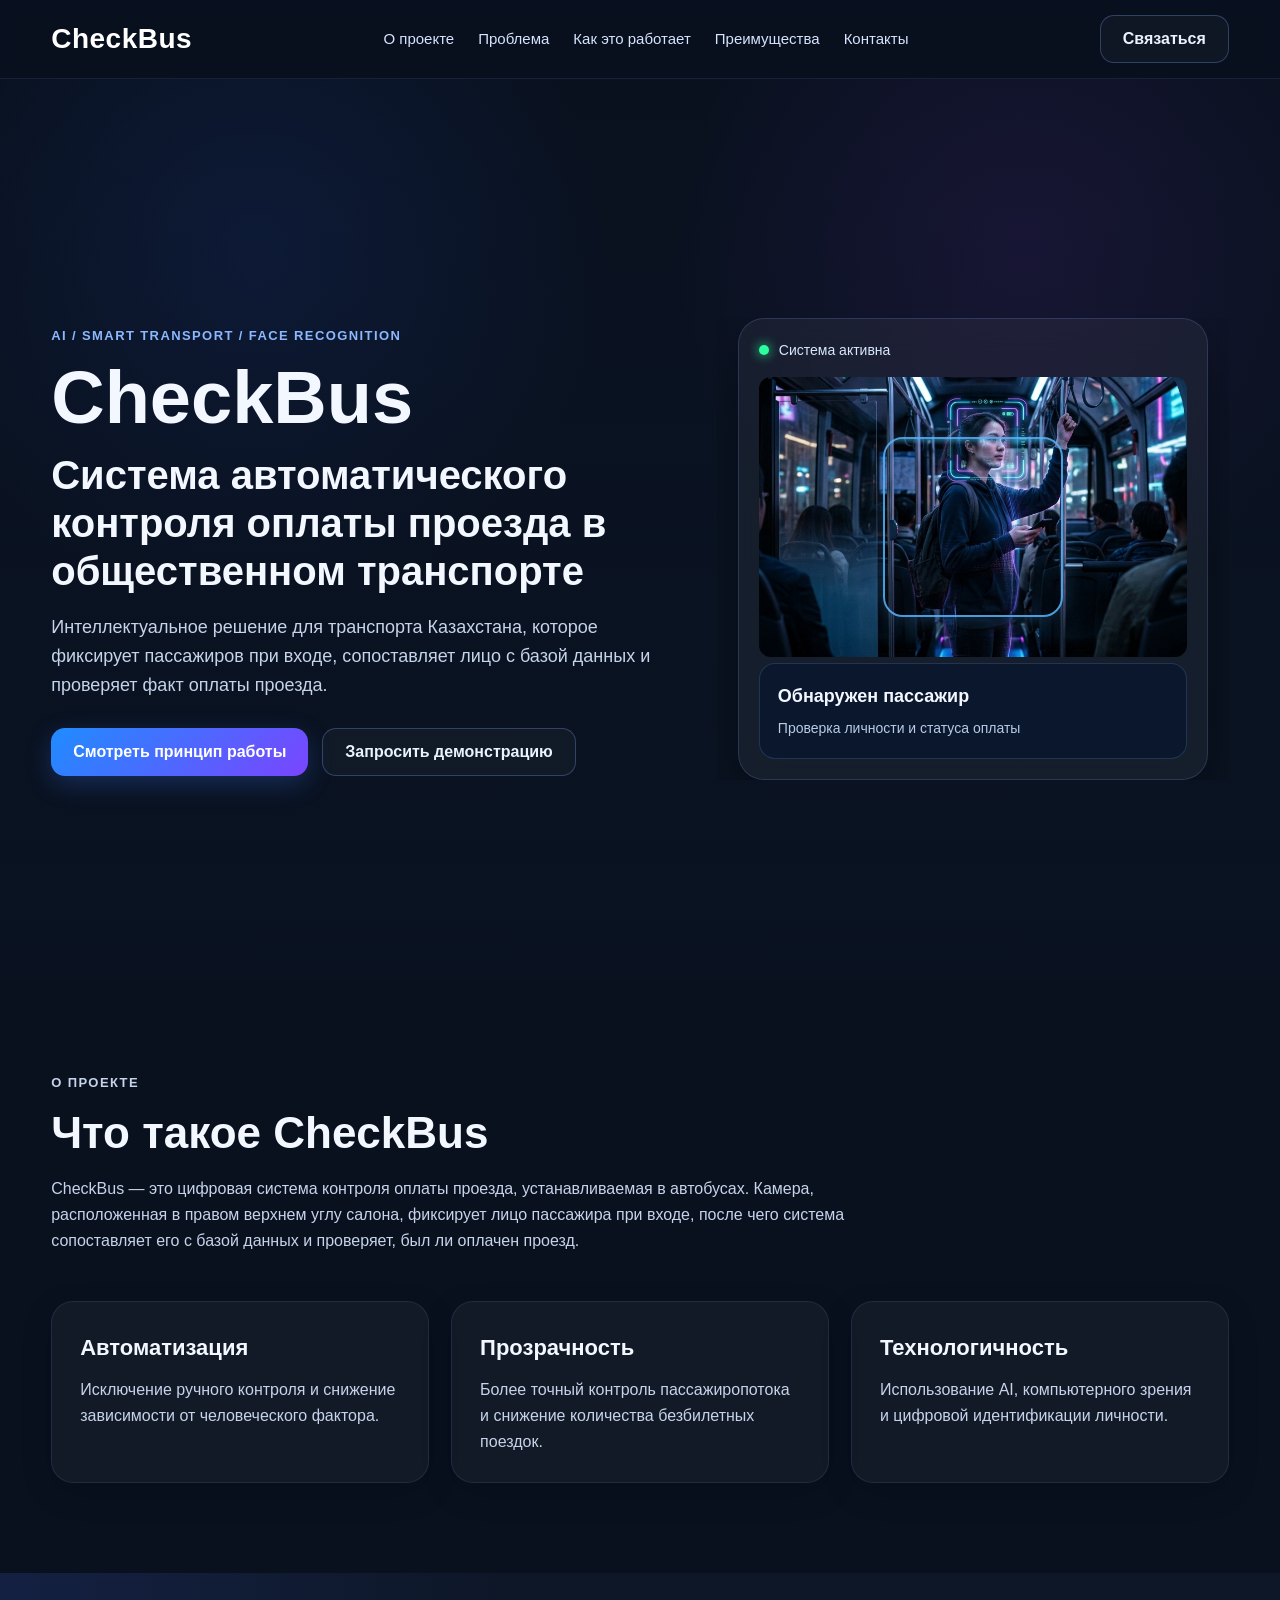
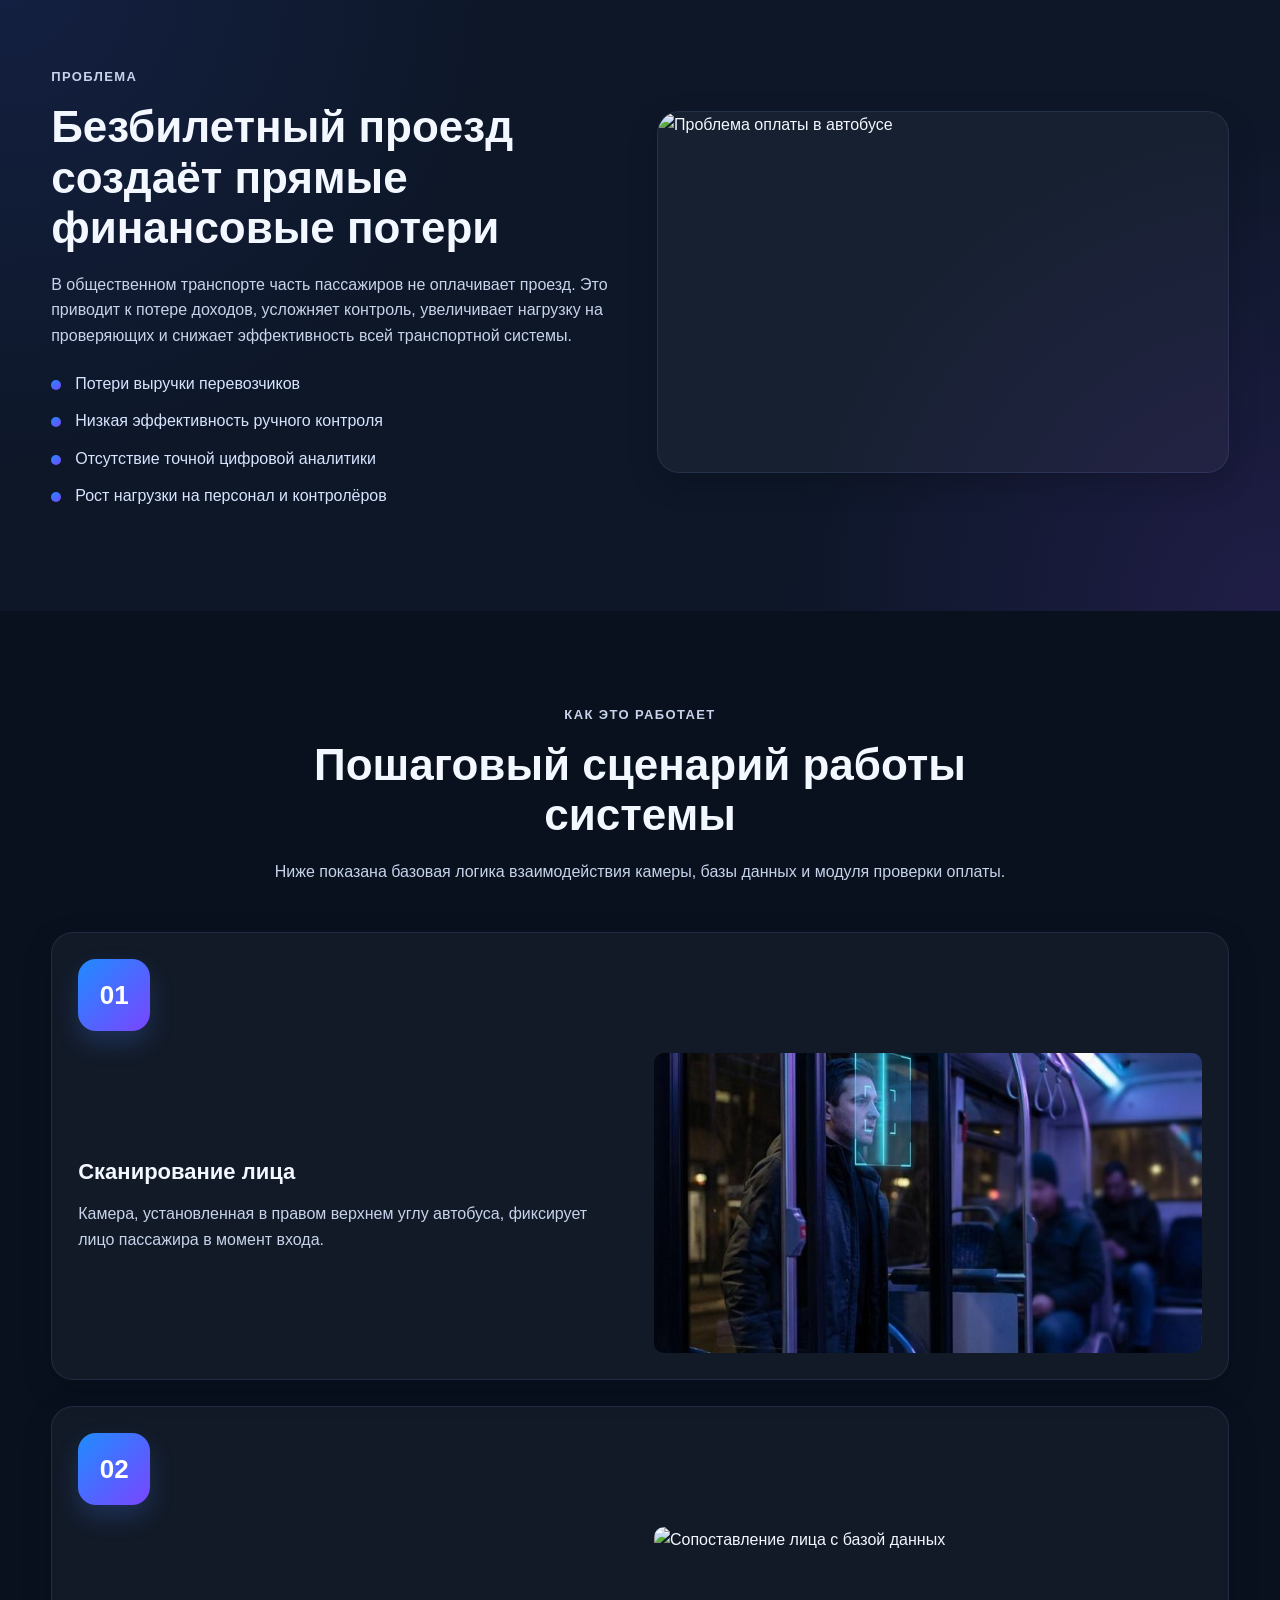
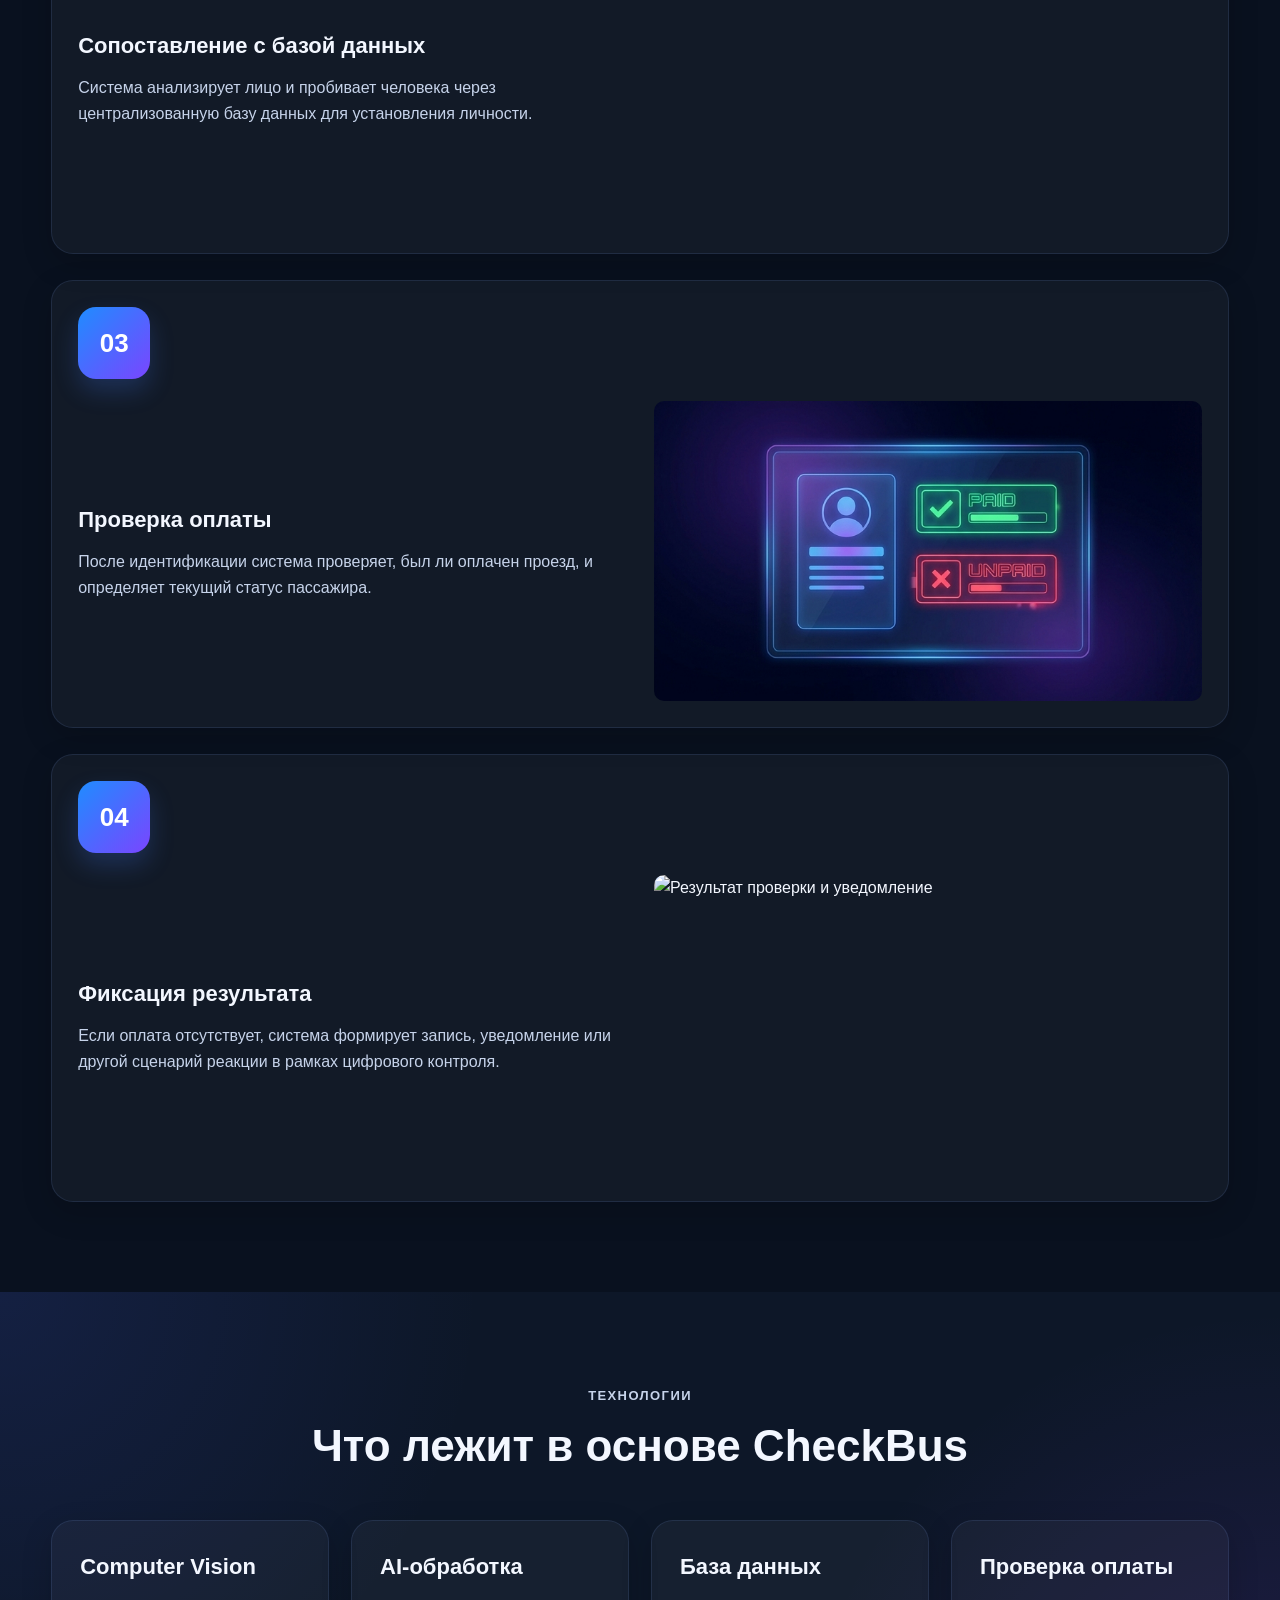
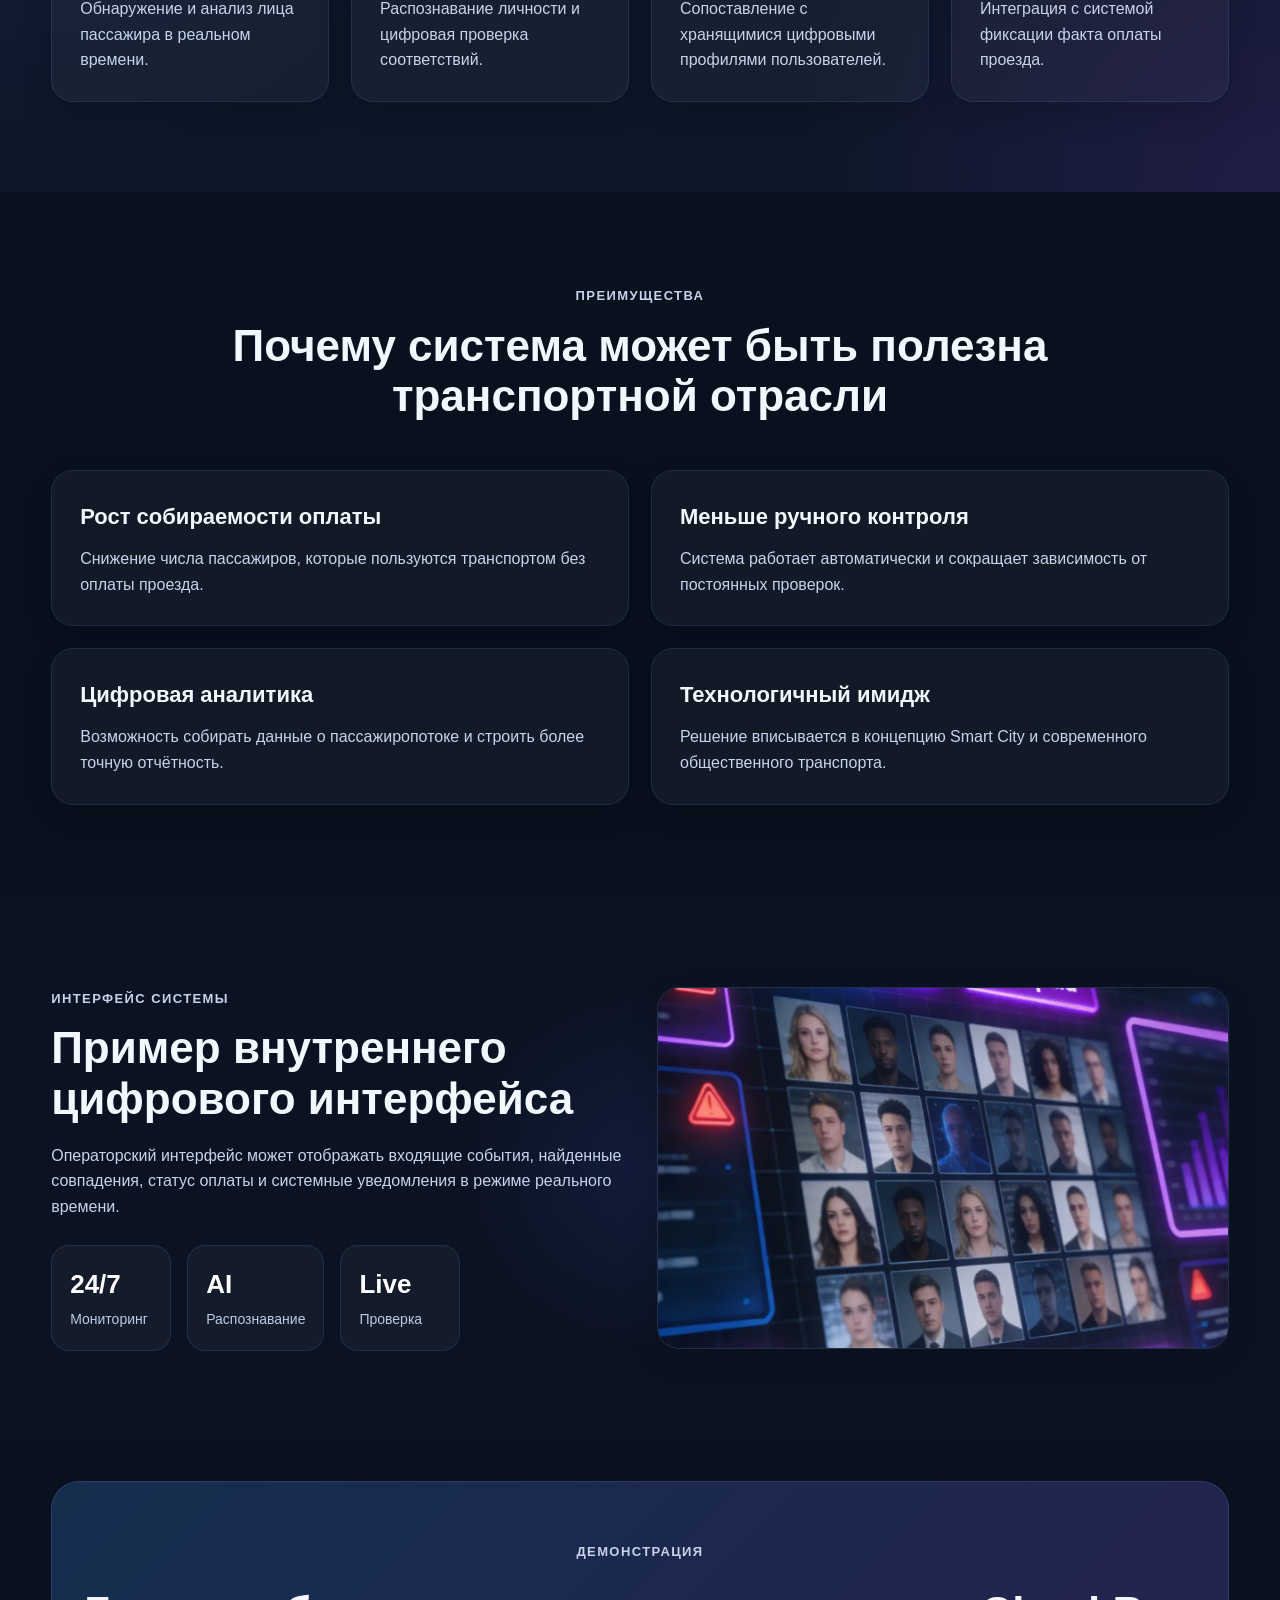
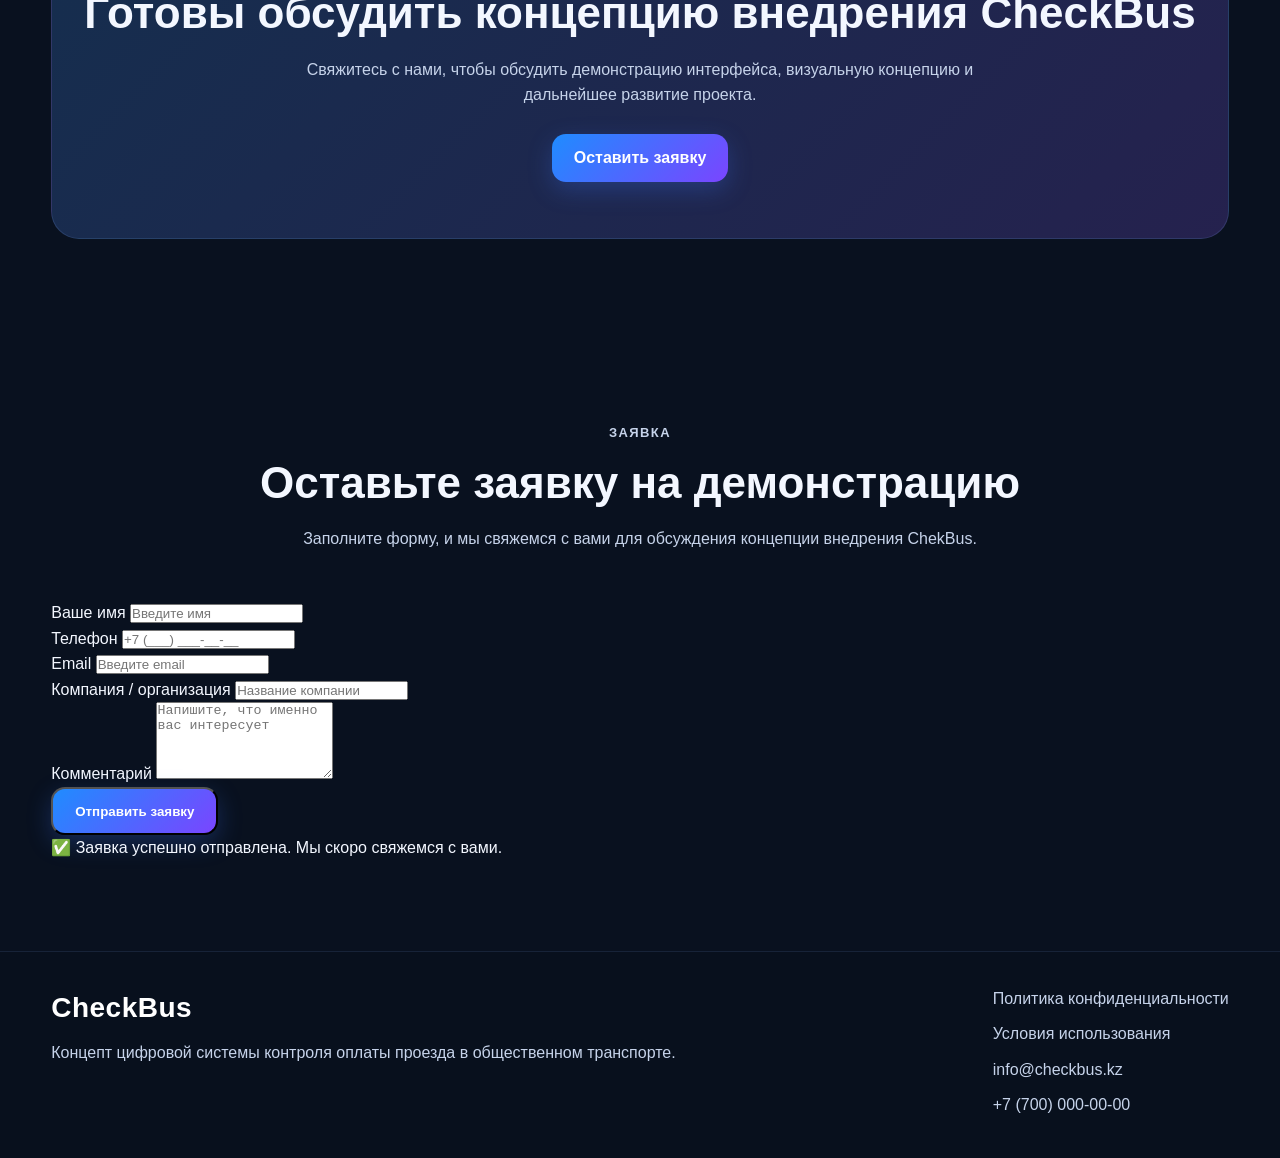
==== commit 0f66d1a1: "update index" ====
--- a/index.html
+++ b/index.html
@@ -324,105 +324,56 @@
     </section>
 <section class="section form-section" id="request-form">
   <div class="container">
-    <div class="form-shell">
-      <div class="form-shell-glow"></div>
-
-      <div class="form-layout">
-        <div class="form-intro">
-          <p class="section-tag">Заявка на демонстрацию</p>
-          <h2>Подключитесь к будущему городского транспорта</h2>
-          <p class="form-intro-text">
-            Оставьте заявку, чтобы обсудить внедрение ChekBus, демонстрацию интерфейса
-            и возможности интеграции с системой оплаты проезда.
-          </p>
-
-          <div class="form-feature-list">
-            <div class="form-feature-item">
-              <span class="feature-dot"></span>
-              <span>AI-контроль оплаты в реальном времени</span>
-            </div>
-            <div class="form-feature-item">
-              <span class="feature-dot"></span>
-              <span>Интеграция с цифровой транспортной инфраструктурой</span>
-            </div>
-            <div class="form-feature-item">
-              <span class="feature-dot"></span>
-              <span>Подходит для Smart City и пилотных запусков</span>
-            </div>
-          </div>
-
-          <div class="form-status-card">
-            <div class="status-icon-wrap">
-              <span class="status-pulse"></span>
-              <span class="status-core"></span>
-            </div>
-            <div>
-              <p class="status-label">Статус системы</p>
-              <h3>Демонстрационный модуль активен</h3>
-            </div>
-          </div>
-        </div>
-
-        <div class="form-card">
-          <div class="form-card-top">
-            <div>
-              <p class="form-mini-label">ChekBus Request</p>
-              <h3>Оставить заявку</h3>
-            </div>
-            <div class="form-badge">AI</div>
-          </div>
-
-          <form class="request-form" id="demoForm">
-            <div class="form-grid">
-              <div class="form-group">
-                <label for="name">Ваше имя</label>
-                <input type="text" id="name" name="name" placeholder="Например, Андрей" required />
-              </div>
-
-              <div class="form-group">
-                <label for="phone">Телефон</label>
-                <input type="tel" id="phone" name="phone" placeholder="+7 (700) 000-00-00" required />
-              </div>
-
-              <div class="form-group">
-                <label for="email">Email</label>
-                <input type="email" id="email" name="email" placeholder="example@mail.com" required />
-              </div>
-
-              <div class="form-group">
-                <label for="company">Компания / организация</label>
-                <input type="text" id="company" name="company" placeholder="Название организации" />
-              </div>
-            </div>
-
-            <div class="form-group">
-              <label for="message">Что вас интересует</label>
-              <textarea
-                id="message"
-                name="message"
-                rows="5"
-                placeholder="Напишите, хотите ли вы демонстрацию, пилотный запуск или обсуждение концепции"
-              ></textarea>
-            </div>
-
-            <div class="form-bottom">
-              <button type="submit" class="btn btn-primary form-submit-btn">
-                Отправить заявку
-              </button>
-              <p class="form-note">
-                Отправляя форму, вы подтверждаете интерес к демонстрации решения.
-              </p>
-            </div>
-
-            <p class="form-success" id="formSuccess">
-              ✅ Заявка успешно отправлена. Мы скоро свяжемся с вами.
-            </p>
-          </form>
-        </div>
-      </div>
+    <div class="section-head center">
+      <p class="section-tag">Заявка</p>
+      <h2>Оставьте заявку на демонстрацию</h2>
+      <p>
+        Заполните форму, и мы свяжемся с вами для обсуждения концепции внедрения ChekBus.
+      </p>
     </div>
+
+    <form class="request-form" id="demoForm">
+      <div class="form-grid">
+        <div class="form-group">
+          <label for="name">Ваше имя</label>
+          <input type="text" id="name" name="name" placeholder="Введите имя" required />
+        </div>
+
+        <div class="form-group">
+          <label for="phone">Телефон</label>
+          <input type="tel" id="phone" name="phone" placeholder="+7 (___) ___-__-__" required />
+        </div>
+
+        <div class="form-group">
+          <label for="email">Email</label>
+          <input type="email" id="email" name="email" placeholder="Введите email" required />
+        </div>
+
+        <div class="form-group">
+          <label for="company">Компания / организация</label>
+          <input type="text" id="company" name="company" placeholder="Название компании" />
+        </div>
+      </div>
+
+      <div class="form-group">
+        <label for="message">Комментарий</label>
+        <textarea
+          id="message"
+          name="message"
+          rows="5"
+          placeholder="Напишите, что именно вас интересует"
+        ></textarea>
+      </div>
+
+      <div class="form-actions">
+        <button type="submit" class="btn btn-primary">Отправить заявку</button>
+      </div>
+
+      <p class="form-success" id="formSuccess">
+        ✅ Заявка успешно отправлена. Мы скоро свяжемся с вами.
+      </p>
+    </form>
   </div>
-</section>
 </section>
   </main>
 
